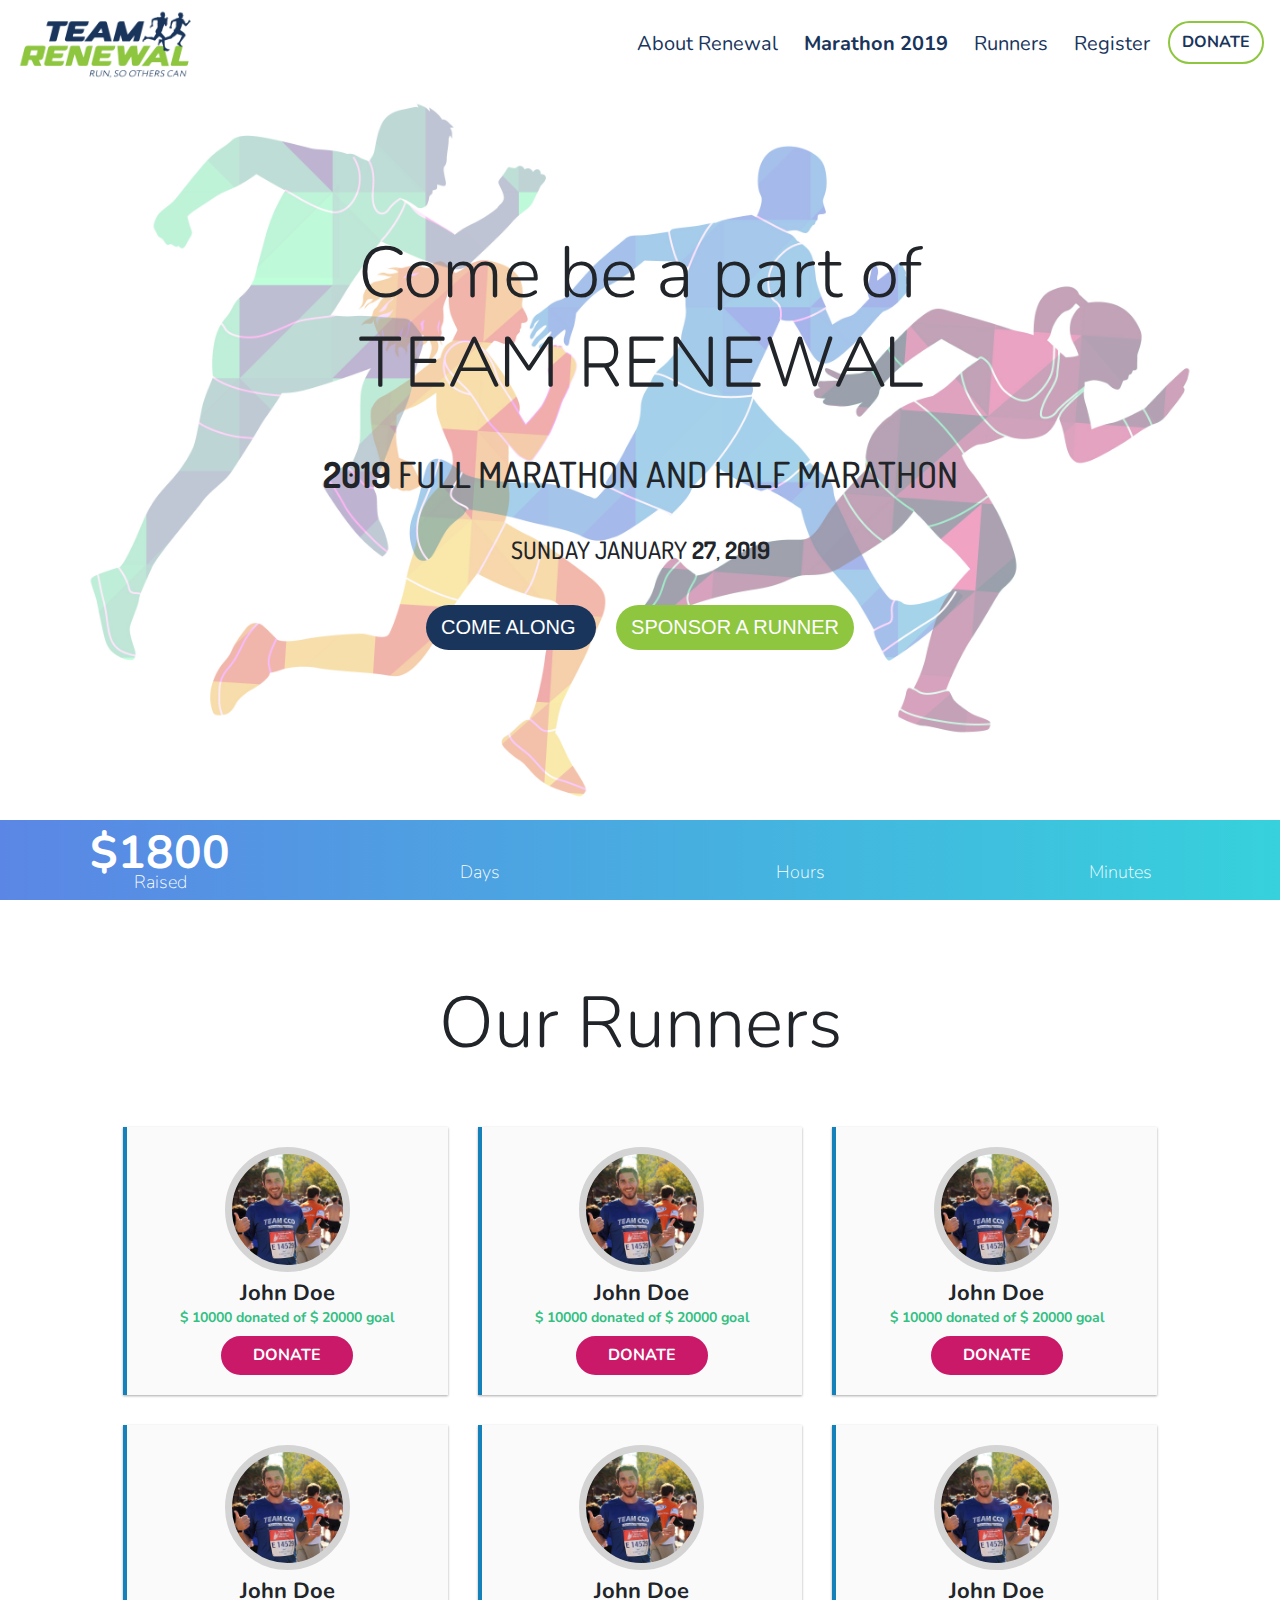
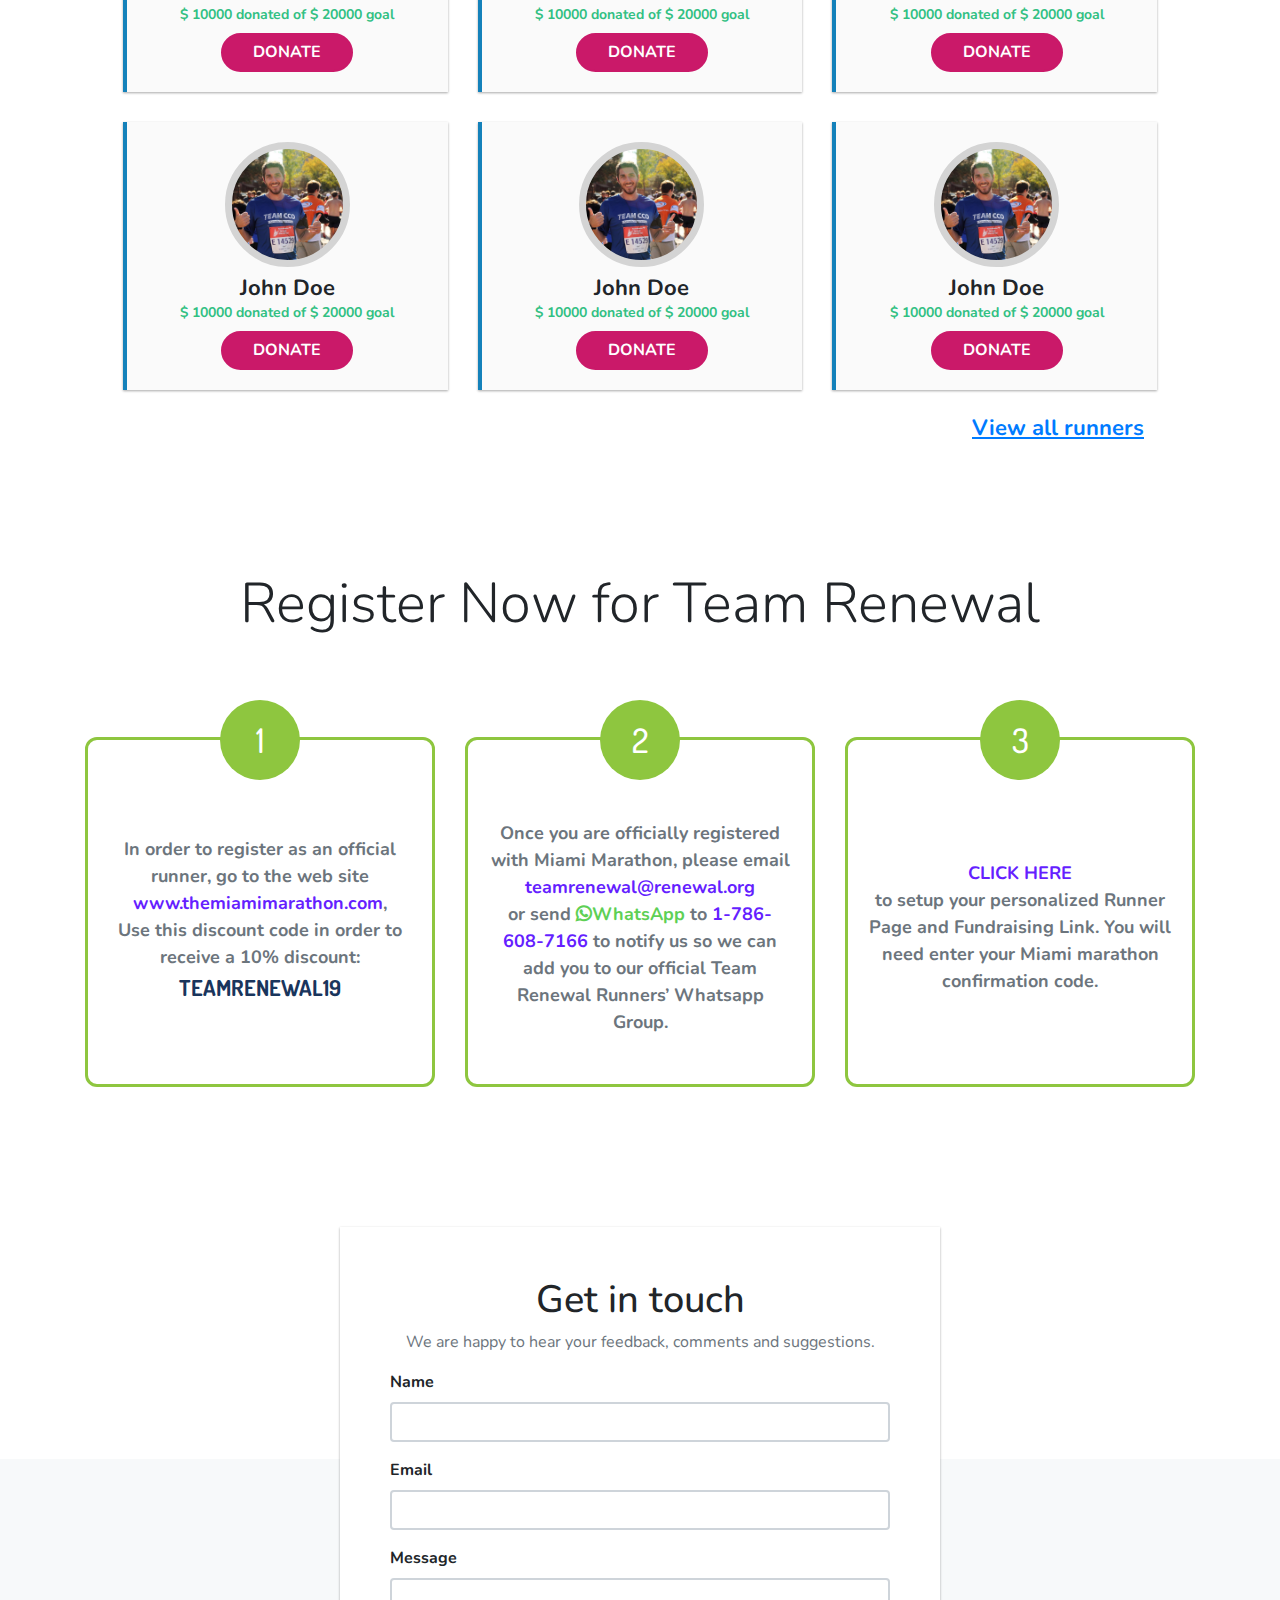
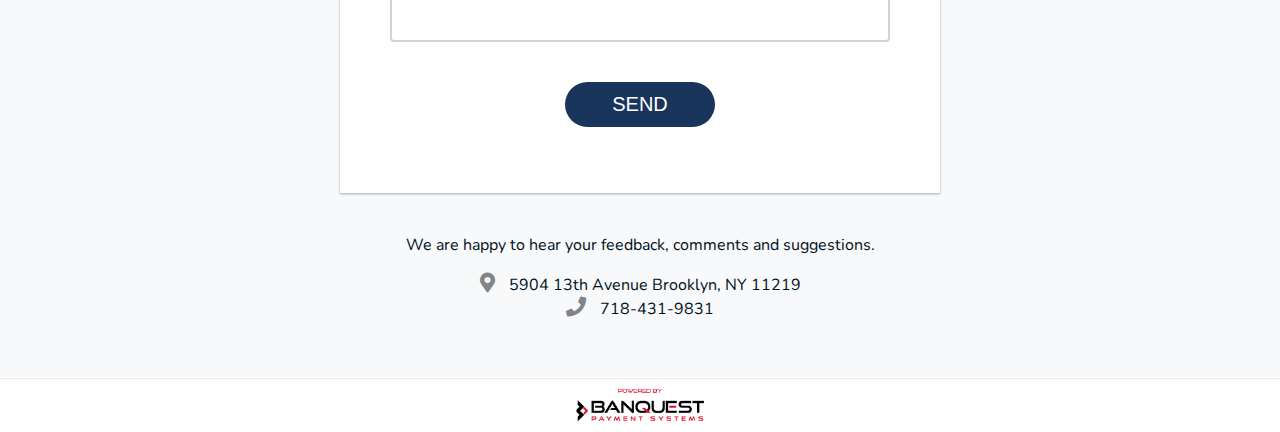
==== index.html @ 2d17f0f8 "dontaform5" ====
<!DOCTYPE html>
<html lang="en">
<head>
    <meta charset="UTF-8">
    <meta name="viewport" content="width=device-width, initial-scale=1.0, maximum-scale=1.0, minimum-scale=1.0, user-scalable=no">
    <title>Team Renewal</title>
    <script src="./js/vendor/jquery.min.js"></script>
    <script src="./js/vendor/jquery.zoom.js"></script>
    <script src="./js/vendor/bootstrap.min.js"></script>
    <script src="./js/all.js"></script>
    <link href="https://fonts.googleapis.com/css?family=Dosis:300,400,500,600,700|Fredoka+One|Nunito:300,400,600,700,800,900"
          rel="stylesheet">
    <link rel="stylesheet" href="./css/vendor/bootstrap.min.css">
    <link rel="stylesheet" href="./css/main.css">
</head>
<body class="landing-page">
<nav class="navbar navbar-expand-lg navbar-light" id="siteNavTop">
    <a class="navbar-brand" href="https://levon-avetisyan.github.io/teamrenewal/index.html">
        <img src="./img/header-logo.png" alt="Team Renewal Logo">
    </a>
    <button class="navbar-toggler" type="button" data-toggle="collapse" data-target="#navbarNav" aria-controls="navbarNav" aria-expanded="false" aria-label="Toggle navigation">
        <span class="navbar-toggler-icon"></span>
    </button>
    <div class="collapse navbar-collapse" id="navbarNav">
        <ul class="navbar-nav">
            <li class="nav-item"><a class="nav-link" href="https://levon-avetisyan.github.io/teamrenewal/about.html">About Renewal</a></li>
            <li class="nav-item"><a class="nav-link" href="https://levon-avetisyan.github.io/teamrenewal/marathon.html"><b>Marathon 2019</b></a></li>
            <li class="nav-item"><a class="nav-link" href="https://levon-avetisyan.github.io/teamrenewal/runners.html">Runners</a></li>
            <li class="nav-item"><a class="nav-link" href="https://levon-avetisyan.github.io/teamrenewal/index.html#instructions">Register</a></li>
            <li class="d-none d-lg-block nav-item menu-item-donate">
                <button class="header-button" onclick="window.location.href='https://levon-avetisyan.github.io/teamrenewal/donate.html'">DONATE</button>
            </li></ul>
    </div>
</nav>
<section class="section-hero">
    <div class="overlay"></div>
    <div class="hero-content">
        <h1 class="display-3 mb-1 mb-md-5">Come be a part of <br>
            <span>TEAM RENEWAL</span></h1>
        <h2><b>2019</b> FULL MARATHON AND HALF MARATHON</h2>
        <h3>SUNDAY JANUARY <span class="day-numb">27</span>, <span>2019</span></h3>
        <div class="hero-actions">
            <a class="custom-button hero-button mb-3 mb-sm-0" href="/#instructions">
                COME ALONG
                <span class="btn-label"><i class="fas fa-running"></i></span>
            </a>
            <a class="custom-button hero-button hero-button-secondary" href="/runners">SPONSOR A RUNNER</a>
        </div>
        <div class="hero-stats">
            <div class="container-fluid">
                <div class="row">
                    <div class="col-3">
                        <div class="stat-wrap">
                            <h4 class="display-4">$1800</h4>
                            <p>Raised</p>
                        </div>
                    </div>
                    <div class="col-3">
                        <div class="stat-wrap">
                            <h4 class="display-4 timer">
                                <span id="days"></span>
                            </h4>
                            <p>Days</p>
                        </div>
                    </div>
                    <div class="col-3">
                        <div class="stat-wrap">
                            <h4 class="display-4 timer">
                                <span id="hours"></span>
                            </h4>
                            <p>Hours</p>
                        </div>
                    </div>
                    <div class="col-3">
                        <div class="stat-wrap">
                            <h4 class="display-4 timer">
                                <span id="minutes"></span>
                            </h4>
                            <p>Minutes</p>
                        </div>
                    </div>
                </div>
            </div>
        </div>
    </div>
</section>
<section class="main">
    <section id="leaderboard" class="section-leaderboard">
        <div class="container">
            <h2 class="display-3 text-center">
                Our Runners
            </h2>
            <div class="board">
                <div class="row">
                    <div class="col-md-4 col-ld-2 col-sm-6 col-12">
                        <div class="runner-data-wrap">
                            <div class="runner-data">
                                <div class="runner-progress mb-2" data-percentage="40">
                                    <span class="progress-left">
                                        <span class="progress-bar"></span>
                                    </span>
                                    <span class="progress-right">
					                    <span class="progress-bar"></span>
    				                </span>
                                </div>
                                <h4 class="">John Doe</h4>
                                <p class="mb-2">$ 10000 donated of $ 20000 goal</p>
                                <a href="https://levon-avetisyan.github.io/teamrenewal/runner-donate.html" class="custom-button donate-runner">
                                    DONATE
                                </a>
                            </div>
                        </div>
                    </div>
                    <div class="col-md-4 col-ld-2 col-sm-6 col-12">
                        <div class="runner-data-wrap">
                            <div class="runner-data">
                                <div class="runner-progress mb-2" data-percentage="65">
                                    <span class="progress-left">
                                        <span class="progress-bar"></span>
                                    </span>
                                    <span class="progress-right">
					                    <span class="progress-bar"></span>
    				                </span>
                                </div>
                                <h4 class="">John Doe</h4>
                            <p class="mb-2">$ 10000 donated of $ 20000 goal</p>
                                <a href="https://levon-avetisyan.github.io/teamrenewal/runner-donate.html" class="custom-button donate-runner">
                                    DONATE
                                </a>
                            </div>
                        </div>
                    </div>
                    <div class="col-md-4 col-ld-2 col-sm-6 col-12">
                        <div class="runner-data-wrap">
                            <div class="runner-data">
                                <div class="runner-progress mb-2" data-percentage="70">
                                    <span class="progress-left">
                                        <span class="progress-bar"></span>
                                    </span>
                                    <span class="progress-right">
					                    <span class="progress-bar"></span>
    				                </span>
                                </div>
                                <h4 class="">John Doe</h4>
                            <p class="mb-2">$ 10000 donated of $ 20000 goal</p>
                                <a href="https://levon-avetisyan.github.io/teamrenewal/runner-donate.html" class="custom-button donate-runner">
                                    DONATE
                                </a>
                            </div>
                        </div>
                    </div>
                    <div class="col-md-4 col-ld-2 col-sm-6 col-12">
                        <div class="runner-data-wrap">
                            <div class="runner-data">
                                <div class="runner-progress mb-2" data-percentage="20">
                                    <span class="progress-left">
                                        <span class="progress-bar"></span>
                                    </span>
                                    <span class="progress-right">
					                    <span class="progress-bar"></span>
    				                </span>
                                </div>
                                <h4 class="">John Doe</h4>
                            <p class="mb-2">$ 10000 donated of $ 20000 goal</p>
                                <a href="https://levon-avetisyan.github.io/teamrenewal/runner-donate.html" class="custom-button donate-runner">
                                    DONATE
                                </a>
                            </div>
                        </div>
                    </div>
                    <div class="col-md-4 col-ld-2 col-sm-6 col-12">
                        <div class="runner-data-wrap">
                            <div class="runner-data">
                                <div class="runner-progress mb-2" data-percentage="43">
                                    <span class="progress-left">
                                        <span class="progress-bar"></span>
                                    </span>
                                    <span class="progress-right">
					                    <span class="progress-bar"></span>
    				                </span>
                                </div>
                                <h4 class="">John Doe</h4>
                                <p class="mb-2">$ 10000 donated of $ 20000 goal</p>
                                <a href="https://levon-avetisyan.github.io/teamrenewal/runner-donate.html" class="custom-button donate-runner">
                                    DONATE
                                </a>
                            </div>
                        </div>
                    </div>
                    <div class="col-md-4 col-ld-2 col-sm-6 col-12">
                        <div class="runner-data-wrap">
                            <div class="runner-data">
                                <div class="runner-progress mb-2" data-percentage="38">
                                    <span class="progress-left">
                                        <span class="progress-bar"></span>
                                    </span>
                                    <span class="progress-right">
					                    <span class="progress-bar"></span>
    				                </span>
                                </div>
                                <h4 class="">John Doe</h4>
                            <p class="mb-2">$ 10000 donated of $ 20000 goal</p>
                                <a href="https://levon-avetisyan.github.io/teamrenewal/runner-donate.html" class="custom-button donate-runner">
                                    DONATE
                                </a>
                            </div>
                        </div>
                    </div>
                    <div class="col-md-4 col-ld-2 col-sm-6 col-12">
                        <div class="runner-data-wrap">
                            <div class="runner-data">
                                <div class="runner-progress mb-2" data-percentage="24">
                                    <span class="progress-left">
                                        <span class="progress-bar"></span>
                                    </span>
                                    <span class="progress-right">
					                    <span class="progress-bar"></span>
    				                </span>
                                </div>
                                <h4 class="">John Doe</h4>
                            <p class="mb-2">$ 10000 donated of $ 20000 goal</p>
                                <a href="https://levon-avetisyan.github.io/teamrenewal/runner-donate.html" class="custom-button donate-runner">
                                    DONATE
                                </a>
                            </div>
                        </div>
                    </div>
                    <div class="col-md-4 col-ld-2 col-sm-6 col-12">
                        <div class="runner-data-wrap">
                            <div class="runner-data">
                                <div class="runner-progress mb-2" data-percentage="99">
                                    <span class="progress-left">
                                        <span class="progress-bar"></span>
                                    </span>
                                    <span class="progress-right">
					                    <span class="progress-bar"></span>
    				                </span>
                                </div>
                                <h4 class="">John Doe</h4>
                            <p class="mb-2">$ 10000 donated of $ 20000 goal</p>
                                <a href="https://levon-avetisyan.github.io/teamrenewal/runner-donate.html" class="custom-button donate-runner">
                                    DONATE
                                </a>
                            </div>
                        </div>
                    </div>
                    <div class="col-md-4 col-ld-2 col-sm-6 col-12">
                        <div class="runner-data-wrap">
                            <div class="runner-data">
                                <div class="runner-progress mb-2" data-percentage="90">
                                    <span class="progress-left">
                                        <span class="progress-bar"></span>
                                    </span>
                                    <span class="progress-right">
					                    <span class="progress-bar"></span>
    				                </span>
                                </div>
                                <h4 class="">John Doe</h4>
                            <p class="mb-2">$ 10000 donated of $ 20000 goal</p>
                                <a href="https://levon-avetisyan.github.io/teamrenewal/runner-donate.html" class="custom-button donate-runner">
                                    DONATE
                                </a>
                            </div>
                        </div>
                    </div>
                </div>
                <a href="https://levon-avetisyan.github.io/teamrenewal/runners.html" class="btn btn-link">View all runners</a>
            </div>
        </div>
    </section>
    <section id="instructions" class="section-info-discount">
        <div class="container">
            <h2 class="display-4 text-center">
                Register Now for Team Renewal
            </h2>
            <div class="steps-content">
                <div class="row">
                    <div class="col-12 col-sm-12 col-md-12 col-lg-4">
                        <div class="step-wrap pb-5 p-lg-0">
                            <div class="step-desc text-center">
                                <p class="step-desc-text">In order to register as an official runner,
                                    go to the web site <a href="https://www.themiamimarathon.com">www.themiamimarathon.com</a>,<br>
                                    Use this discount code in order to
                                    receive a 10% discount:
                                <p class="discount-code"><b>TEAMRENEWAL19</b></p>
                                </p>
                                <span class="step-number"><p>1</p></span>
                            </div>
                        </div>
                    </div>
                    <div class="col-12 col-sm-12 col-md-12 col-lg-4">
                        <div class="step-wrap pb-5 p-lg-0">
                            <div class="step-desc text-center">
                                <p class="step-desc-text">
                                    Once you are officially registered with Miami Marathon, please email
                                    <a href="mailto:teamrenewal@renewal.org">teamrenewal@renewal.org</a><br>
                                    or send <span class="whatsapp"><i class="fab fa-whatsapp"></i>WhatsApp</span> to
                                    <a href="tel:1-786-608-7166">1-786-608-7166</a>
                                    to notify us so we can add you to our official Team Renewal Runners’ Whatsapp Group.
                                </p>
                                <span class="step-number"><p>2</p></span>
                            </div>
                        </div>
                    </div>
                    <div class="col-12 col-sm-12 col-md-12 col-lg-4">
                        <div class="step-wrap pb-5 p-lg-0">
                            <div class="step-desc text-center">
                                <p class="step-desc-text">
                                    <a href="https://levon-avetisyan.github.io/teamrenewal/runner-setup.html">CLICK HERE</a><br>to setup your personalized Runner Page and
                                    Fundraising Link. You will need enter your Miami marathon confirmation code.
                                </p>
                                <span class="step-number"><p>3</p></span>
                            </div>
                        </div>
                    </div>
                </div>
            </div>
        </div>
    </section>
    <section class="section-contact">
        <div class="container text-center">
            <div class="contact-form-wrap">
                <form action="">
                    <h2 class="text-center mb-2">
                        Get in touch
                    </h2>
                    <p class="text-center text-muted">We are happy to hear your feedback, comments and suggestions.</p>
                    <div class="form-group">
                        <label for="nameInput"><b>Name</b></label>
                        <input id="nameInput" type="text" class="form-control">
                    </div>
                    <div class="form-group">
                        <label for="emailInput"><b>Email</b></label>
                        <input type="text" id="emailInput" class="form-control">
                    </div>
                    <div class="form-group">
                        <label for="textInput"><b>Message</b></label>
                        <textarea id="textInput" resize="disabled" class="form-control"></textarea>
                    </div>
                    <div class="form-group form-action">
                        <button class="hero-button">SEND</button>
                    </div>
                </form>
                <address>
                    <p>We are happy to hear your feedback, comments and suggestions.</p>
                    <p>

                        <b><i class="fas fa-map-marker-alt"></i> </b>5904 13th Avenue Brooklyn, NY 11219 <br>
                        <b><i class="fas fa-phone"></i> </b><a href="tel:718-431-9831">718-431-9831</a>
                    </p>
                </address>
            </div>
        </div>
    </section>
</section>
</body>
<script src="./js/countDown.js"></script>
<footer class="main-footer">
    <div class="container text-center">
        <div class="powered-by-banquest">
            <img width="100%" src="./img/banquest.png" alt="Powered by Banquest">
        </div>
    </div>
</footer>
</html>
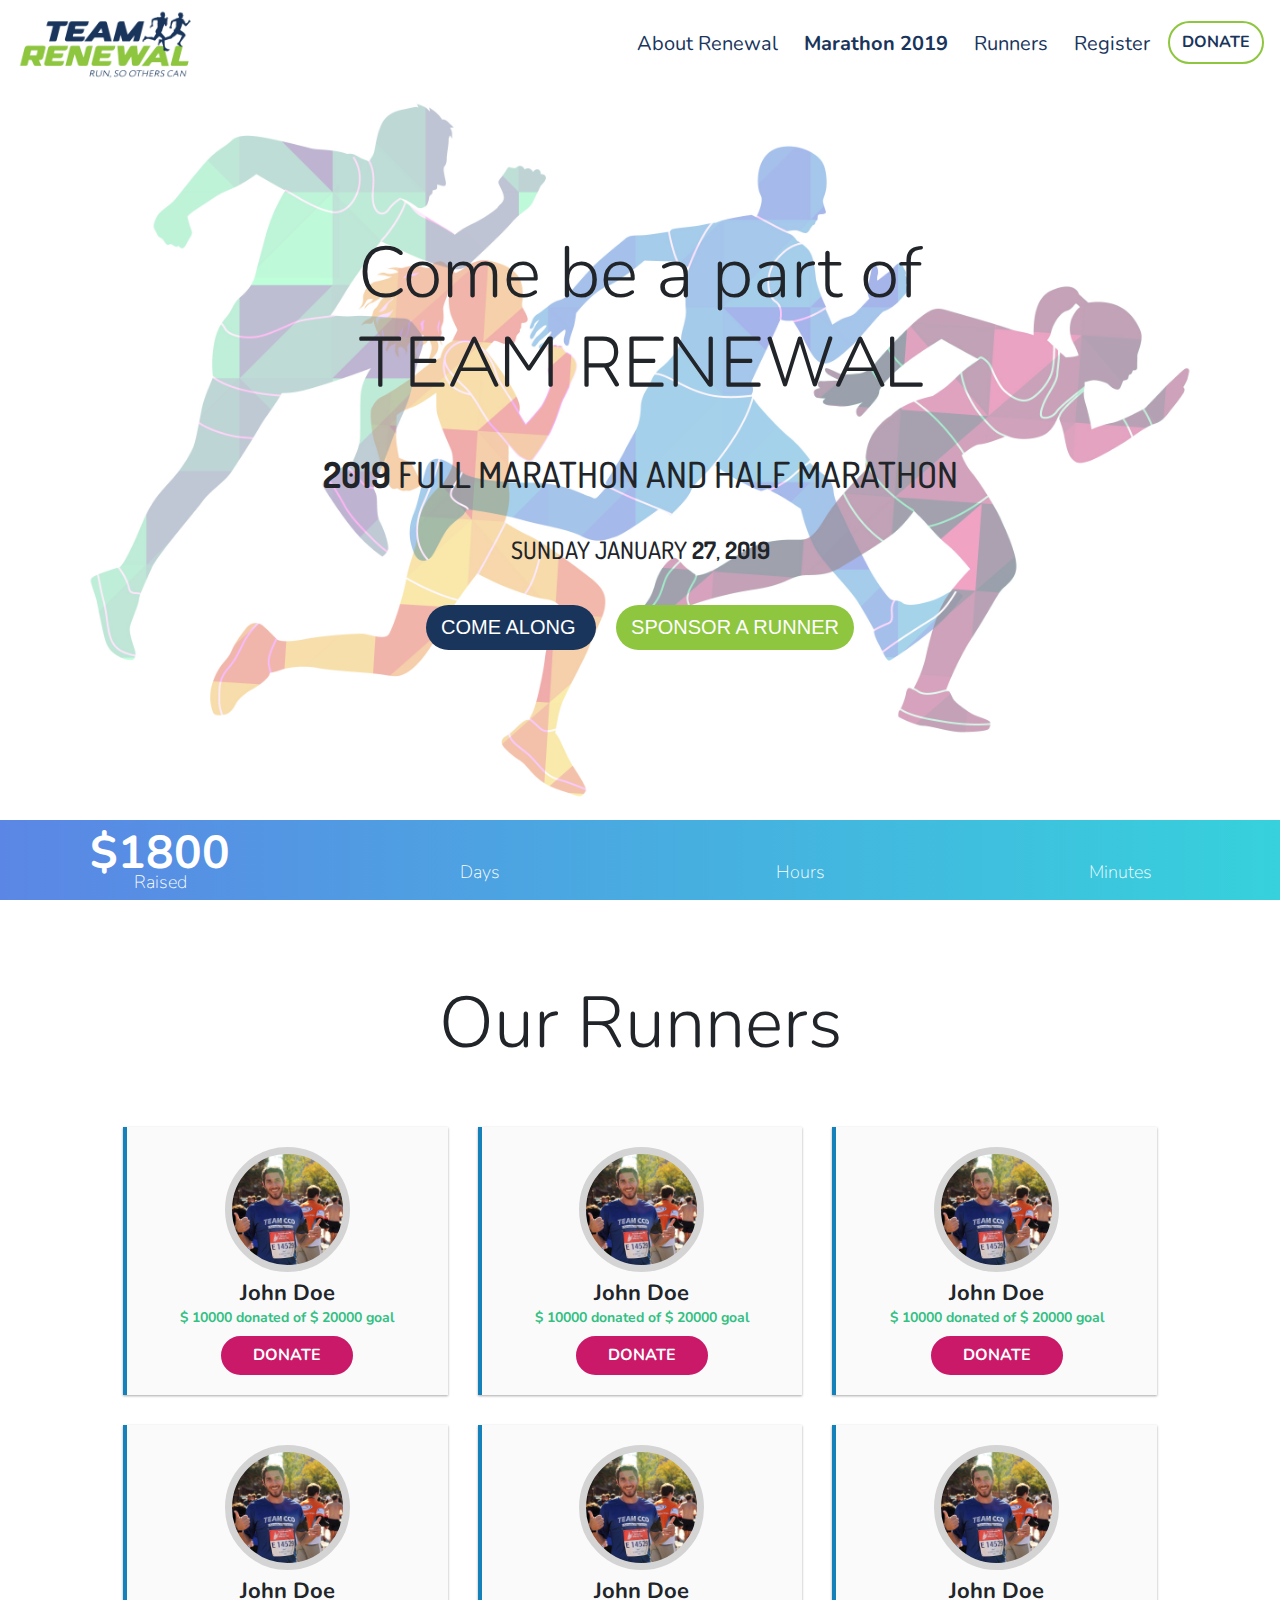
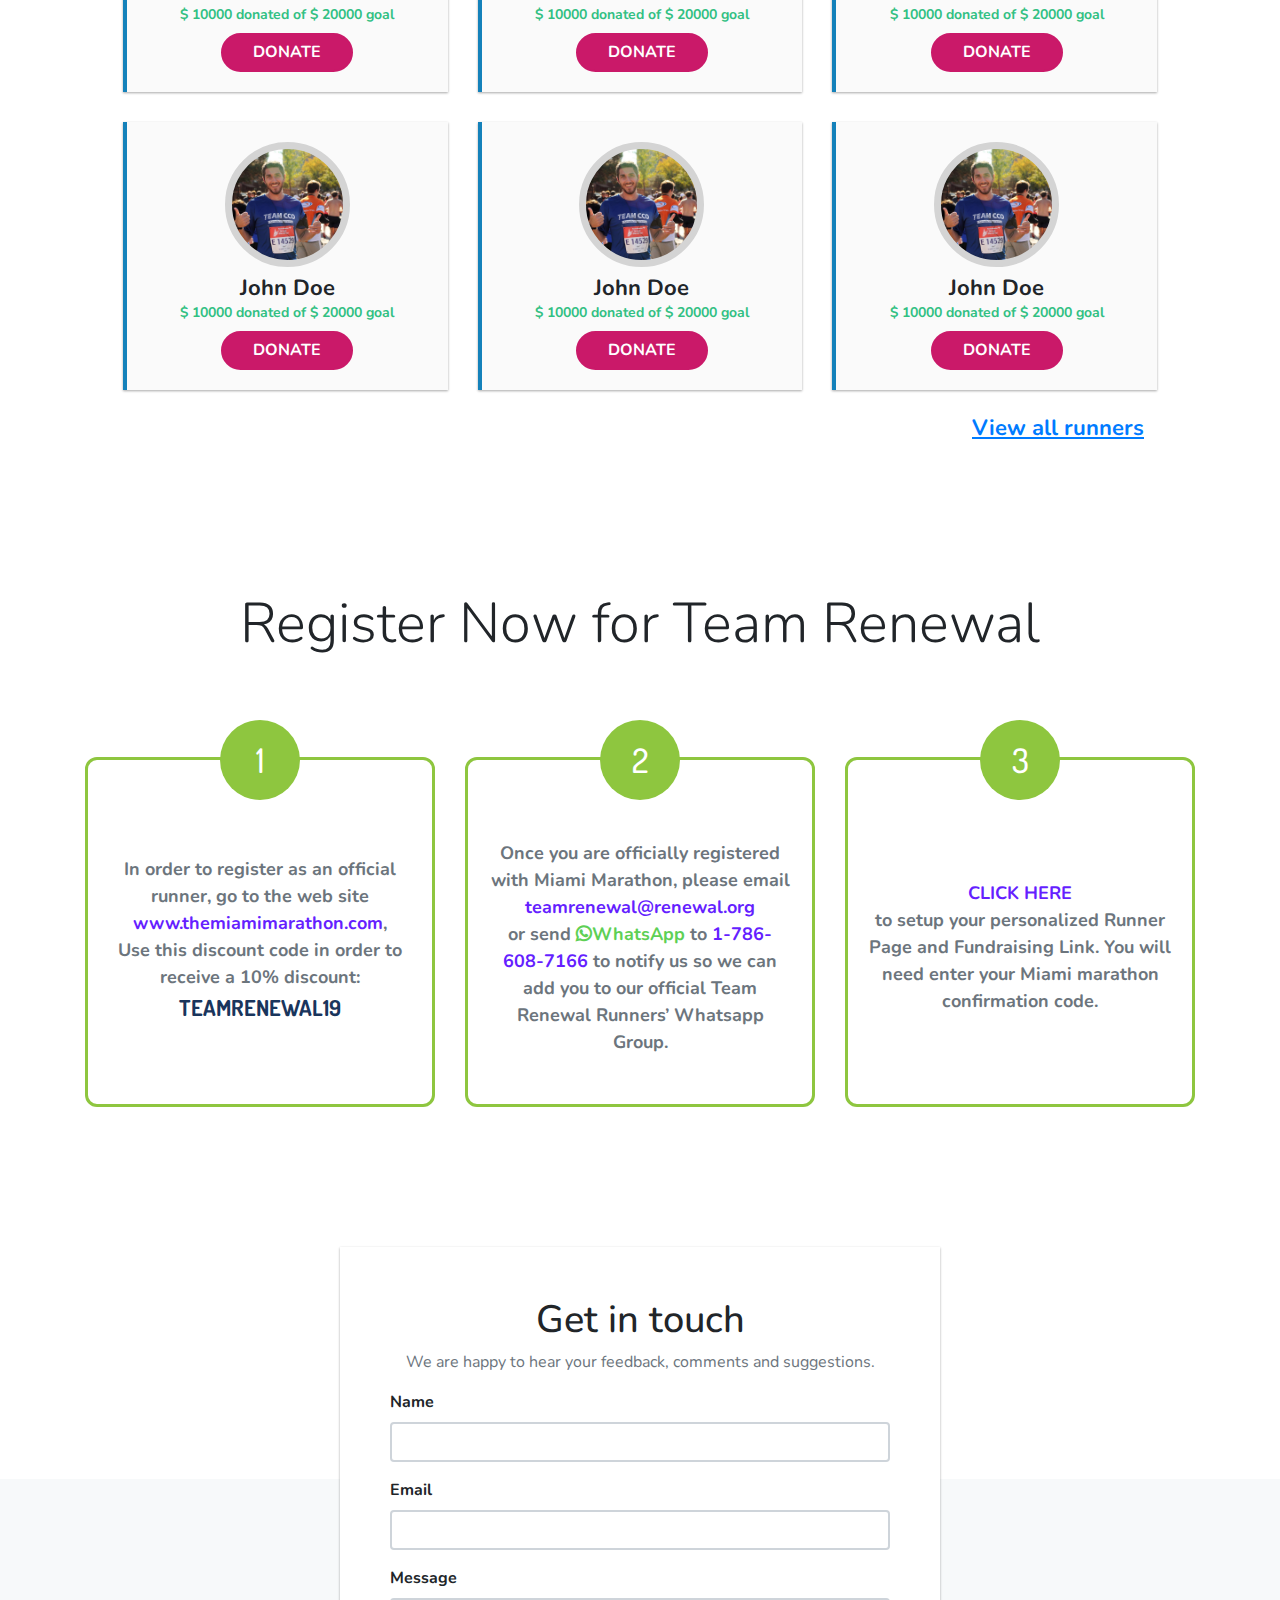
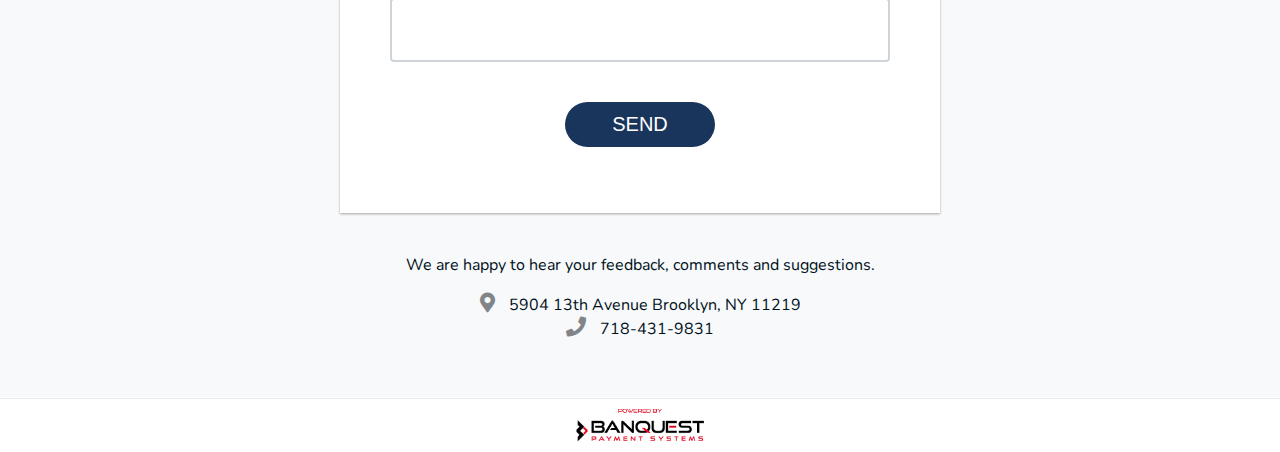
==== commit 2d7a84cf: "build5" ====
--- a/index.html
+++ b/index.html
@@ -40,11 +40,11 @@
         <h2><b>2019</b> FULL MARATHON AND HALF MARATHON</h2>
         <h3>SUNDAY JANUARY <span class="day-numb">27</span>, <span>2019</span></h3>
         <div class="hero-actions">
-            <a class="custom-button hero-button mb-3 mb-sm-0" href="/#instructions">
+            <a class="custom-button hero-button mb-3 mb-sm-0" href="https://levon-avetisyan.github.io/teamrenewal/index.html#instructions">
                 COME ALONG
                 <span class="btn-label"><i class="fas fa-running"></i></span>
             </a>
-            <a class="custom-button hero-button hero-button-secondary" href="/runners">SPONSOR A RUNNER</a>
+            <a class="custom-button hero-button hero-button-secondary" href="https://levon-avetisyan.github.io/teamrenewal/runners.html">SPONSOR A RUNNER</a>
         </div>
         <div class="hero-stats">
             <div class="container-fluid">
@@ -123,7 +123,7 @@
     				                </span>
                                 </div>
                                 <h4 class="">John Doe</h4>
-                            <p class="mb-2">$ 10000 donated of $ 20000 goal</p>
+                                <p class="mb-2">$ 10000 donated of $ 20000 goal</p>
                                 <a href="https://levon-avetisyan.github.io/teamrenewal/runner-donate.html" class="custom-button donate-runner">
                                     DONATE
                                 </a>
@@ -142,7 +142,7 @@
     				                </span>
                                 </div>
                                 <h4 class="">John Doe</h4>
-                            <p class="mb-2">$ 10000 donated of $ 20000 goal</p>
+                                <p class="mb-2">$ 10000 donated of $ 20000 goal</p>
                                 <a href="https://levon-avetisyan.github.io/teamrenewal/runner-donate.html" class="custom-button donate-runner">
                                     DONATE
                                 </a>
@@ -161,7 +161,7 @@
     				                </span>
                                 </div>
                                 <h4 class="">John Doe</h4>
-                            <p class="mb-2">$ 10000 donated of $ 20000 goal</p>
+                                <p class="mb-2">$ 10000 donated of $ 20000 goal</p>
                                 <a href="https://levon-avetisyan.github.io/teamrenewal/runner-donate.html" class="custom-button donate-runner">
                                     DONATE
                                 </a>
@@ -199,7 +199,7 @@
     				                </span>
                                 </div>
                                 <h4 class="">John Doe</h4>
-                            <p class="mb-2">$ 10000 donated of $ 20000 goal</p>
+                                <p class="mb-2">$ 10000 donated of $ 20000 goal</p>
                                 <a href="https://levon-avetisyan.github.io/teamrenewal/runner-donate.html" class="custom-button donate-runner">
                                     DONATE
                                 </a>
@@ -218,7 +218,7 @@
     				                </span>
                                 </div>
                                 <h4 class="">John Doe</h4>
-                            <p class="mb-2">$ 10000 donated of $ 20000 goal</p>
+                                <p class="mb-2">$ 10000 donated of $ 20000 goal</p>
                                 <a href="https://levon-avetisyan.github.io/teamrenewal/runner-donate.html" class="custom-button donate-runner">
                                     DONATE
                                 </a>
@@ -237,7 +237,7 @@
     				                </span>
                                 </div>
                                 <h4 class="">John Doe</h4>
-                            <p class="mb-2">$ 10000 donated of $ 20000 goal</p>
+                                <p class="mb-2">$ 10000 donated of $ 20000 goal</p>
                                 <a href="https://levon-avetisyan.github.io/teamrenewal/runner-donate.html" class="custom-button donate-runner">
                                     DONATE
                                 </a>
@@ -256,7 +256,7 @@
     				                </span>
                                 </div>
                                 <h4 class="">John Doe</h4>
-                            <p class="mb-2">$ 10000 donated of $ 20000 goal</p>
+                                <p class="mb-2">$ 10000 donated of $ 20000 goal</p>
                                 <a href="https://levon-avetisyan.github.io/teamrenewal/runner-donate.html" class="custom-button donate-runner">
                                     DONATE
                                 </a>
@@ -264,7 +264,8 @@
                         </div>
                     </div>
                 </div>
-                <a href="https://levon-avetisyan.github.io/teamrenewal/runners.html" class="btn btn-link">View all runners</a>
+                <a href="https://levon-avetisyan.github.io/teamrenewal/runners.html" class="btn btn-link">View all
+                    runners</a>
             </div>
         </div>
     </section>
@@ -278,8 +279,9 @@
                     <div class="col-12 col-sm-12 col-md-12 col-lg-4">
                         <div class="step-wrap pb-5 p-lg-0">
                             <div class="step-desc text-center">
-                                <p class="step-desc-text">In order to register as an official runner,
-                                    go to the web site <a href="https://www.themiamimarathon.com">www.themiamimarathon.com</a>,<br>
+                                <p class="step-desc-text">
+                                    In order to register as an official runner,
+                                    go to the web site <a target="_blank" href="https://www.themiamimarathon.com">www.themiamimarathon.com</a>,<br>
                                     Use this discount code in order to
                                     receive a 10% discount:
                                 <p class="discount-code"><b>TEAMRENEWAL19</b></p>
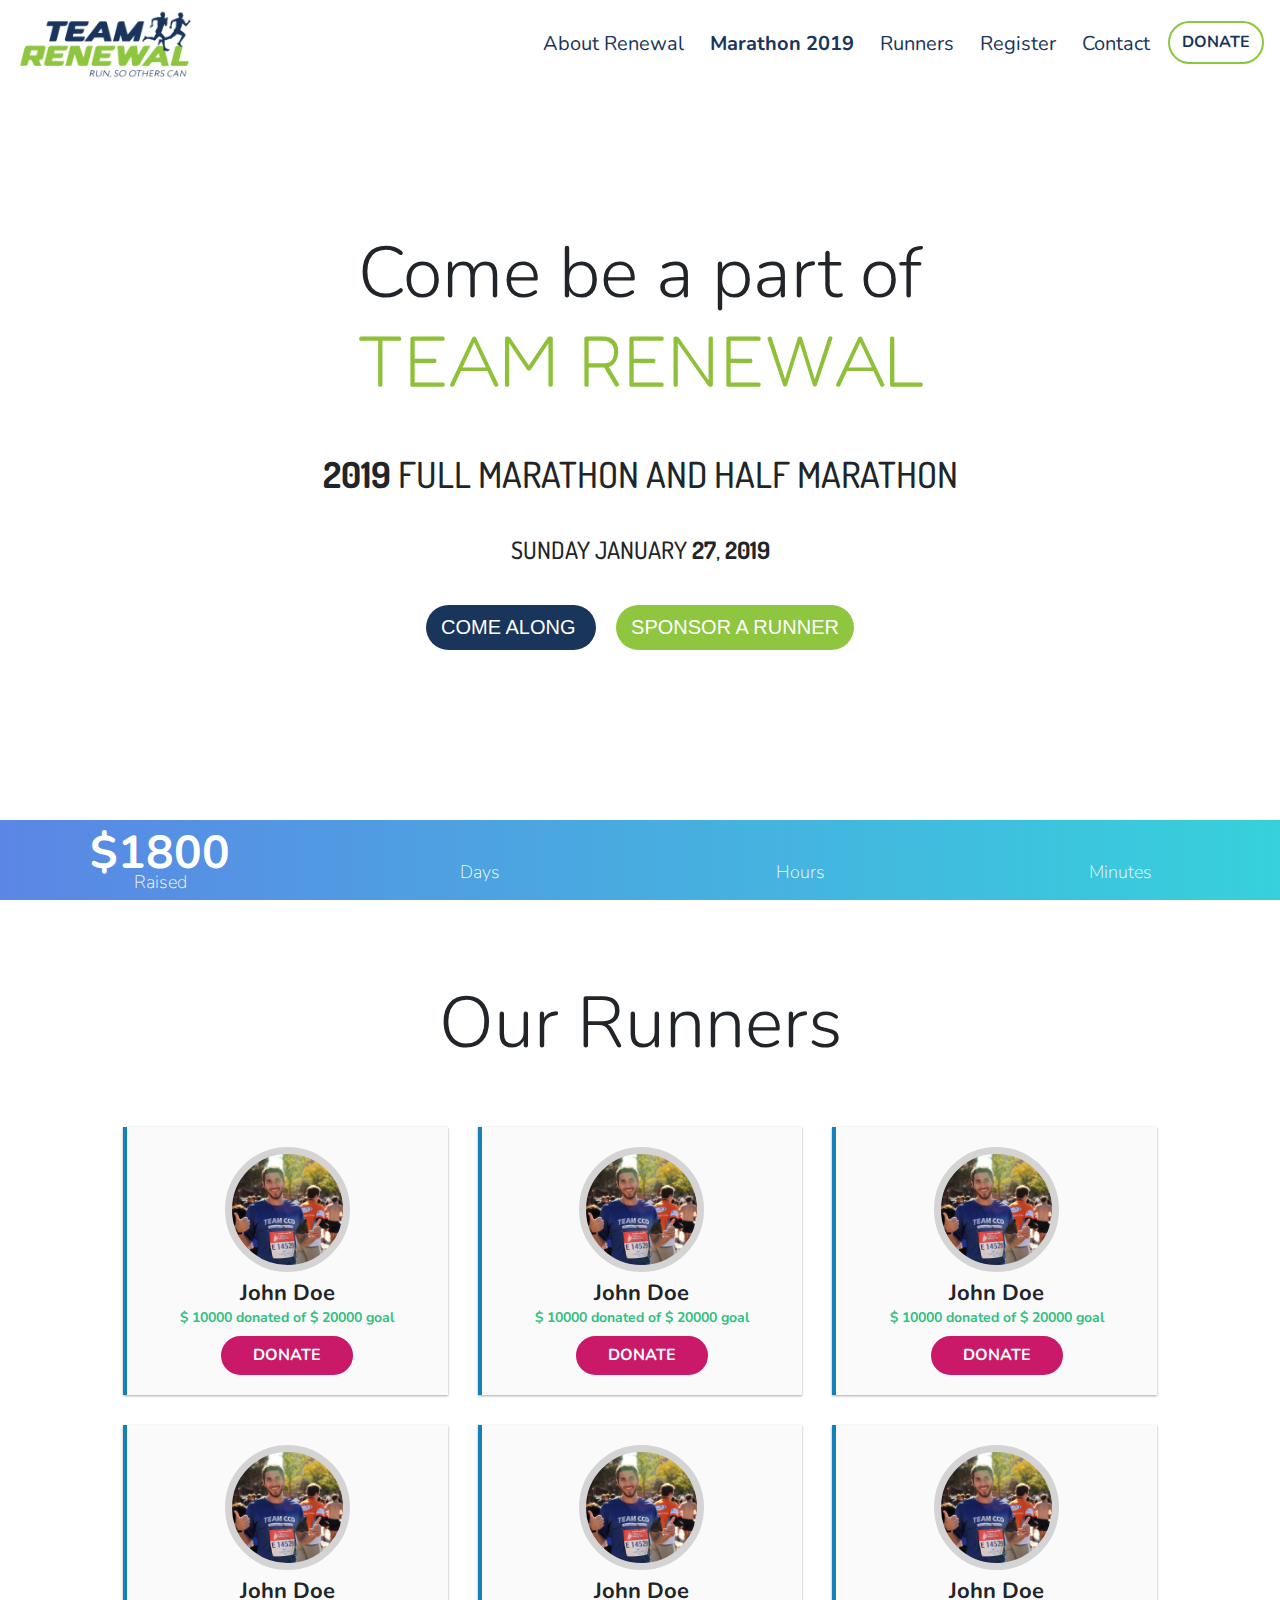
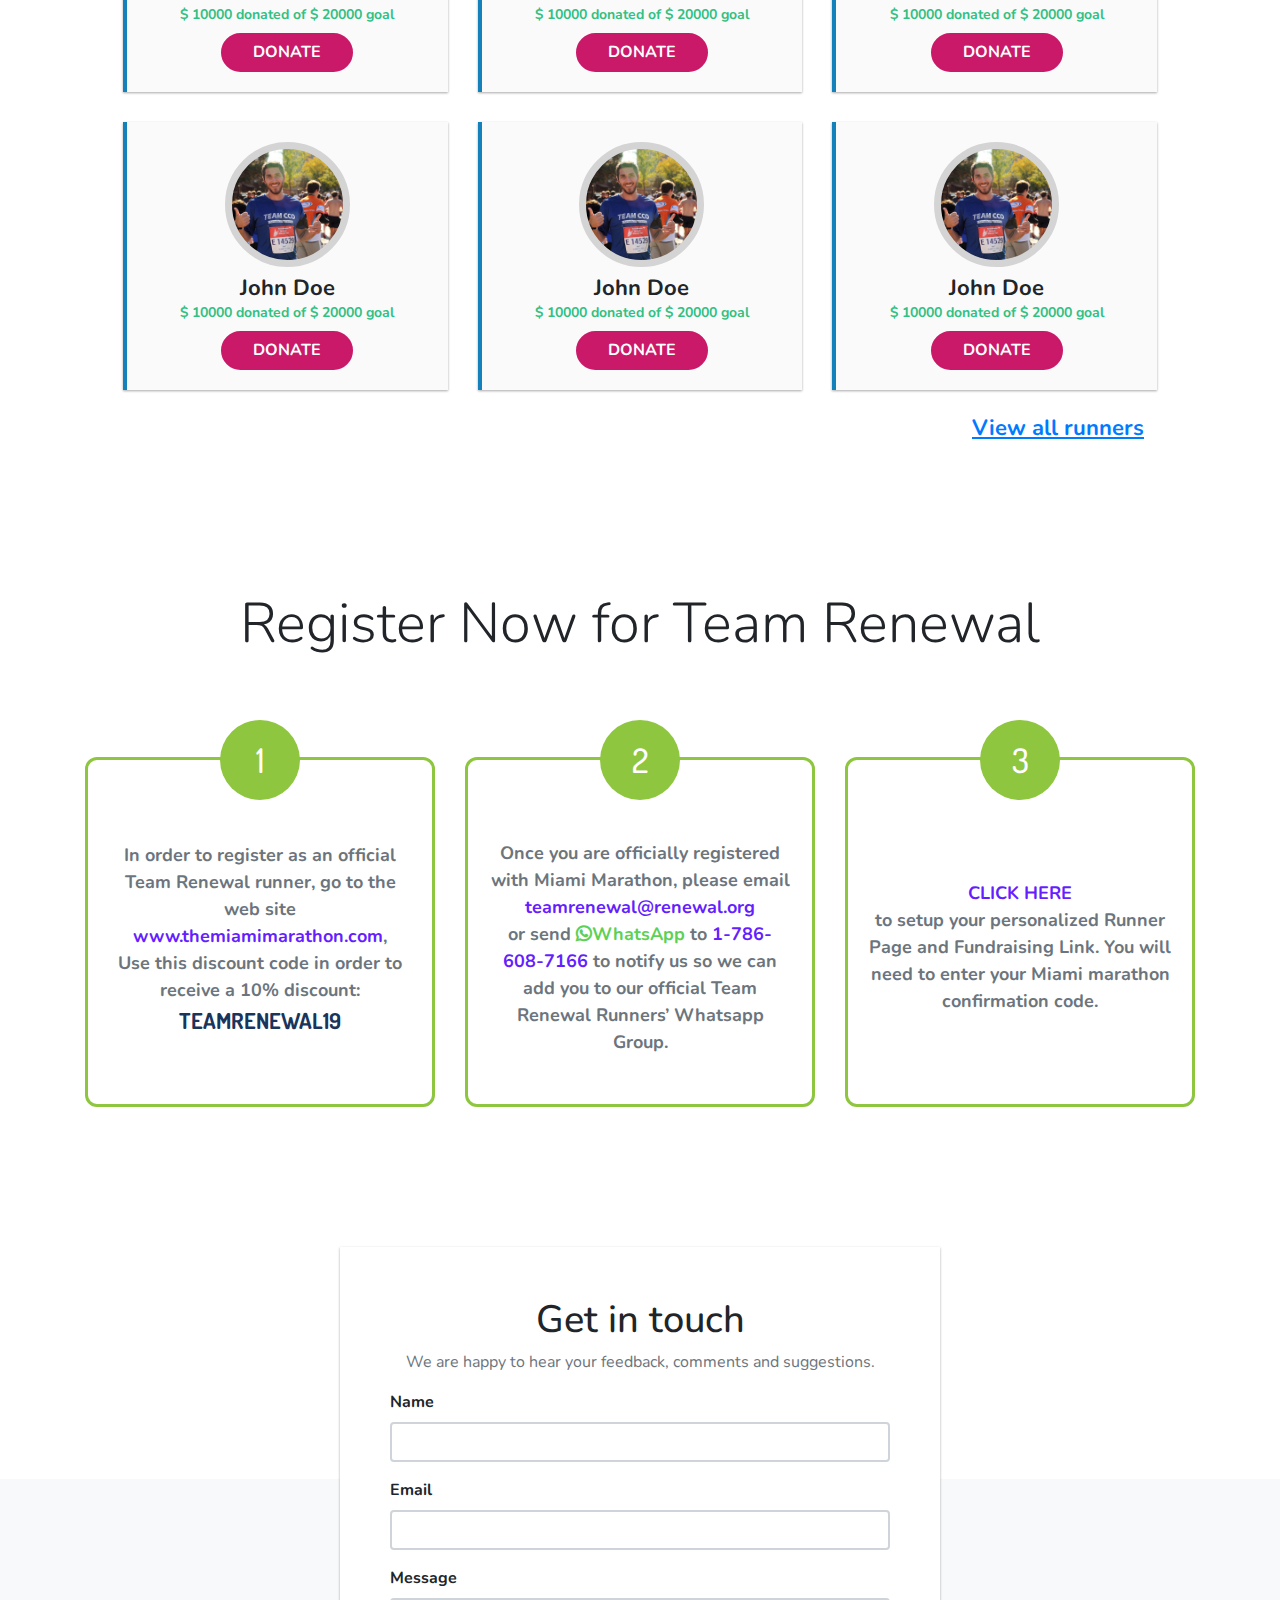
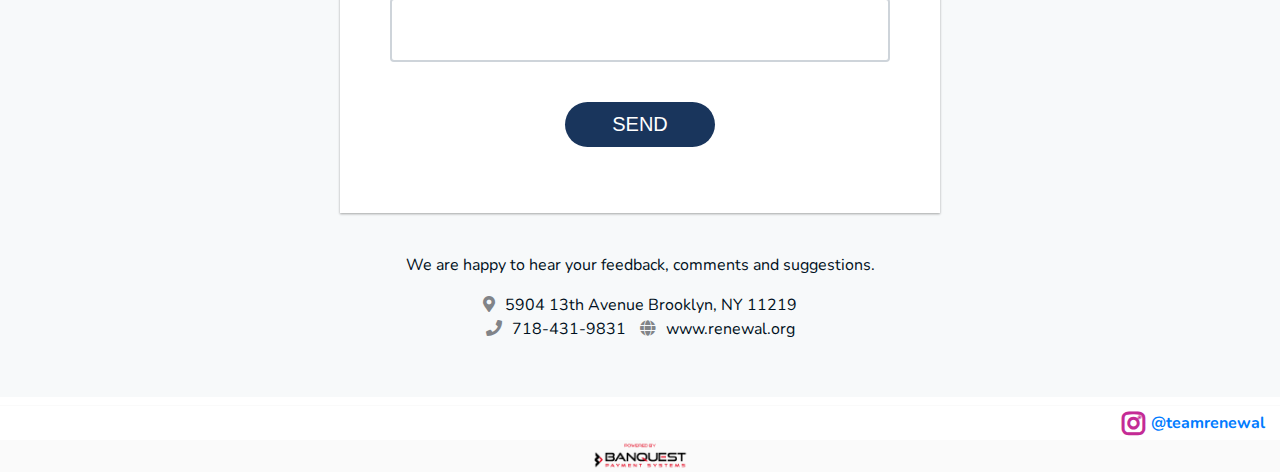
==== commit 59d7c91b: "build6" ====
--- a/index.html
+++ b/index.html
@@ -27,6 +27,7 @@
             <li class="nav-item"><a class="nav-link" href="https://levon-avetisyan.github.io/teamrenewal/marathon.html"><b>Marathon 2019</b></a></li>
             <li class="nav-item"><a class="nav-link" href="https://levon-avetisyan.github.io/teamrenewal/runners.html">Runners</a></li>
             <li class="nav-item"><a class="nav-link" href="https://levon-avetisyan.github.io/teamrenewal/index.html#instructions">Register</a></li>
+            <li class="nav-item"><a class="nav-link" href="https://levon-avetisyan.github.io/teamrenewal/index.html#contact">Contact</a></li>
             <li class="d-none d-lg-block nav-item menu-item-donate">
                 <button class="header-button" onclick="window.location.href='https://levon-avetisyan.github.io/teamrenewal/donate.html'">DONATE</button>
             </li></ul>
@@ -40,11 +41,11 @@
         <h2><b>2019</b> FULL MARATHON AND HALF MARATHON</h2>
         <h3>SUNDAY JANUARY <span class="day-numb">27</span>, <span>2019</span></h3>
         <div class="hero-actions">
-            <a class="custom-button hero-button mb-3 mb-sm-0" href="https://levon-avetisyan.github.io/teamrenewal/index.html#instructions">
+            <a class="custom-button hero-button mb-3 mb-sm-0" href="/#instructions">
                 COME ALONG
                 <span class="btn-label"><i class="fas fa-running"></i></span>
             </a>
-            <a class="custom-button hero-button hero-button-secondary" href="https://levon-avetisyan.github.io/teamrenewal/runners.html">SPONSOR A RUNNER</a>
+            <a class="custom-button hero-button hero-button-secondary" href="/runners">SPONSOR A RUNNER</a>
         </div>
         <div class="hero-stats">
             <div class="container-fluid">
@@ -105,7 +106,7 @@
                                 </div>
                                 <h4 class="">John Doe</h4>
                                 <p class="mb-2">$ 10000 donated of $ 20000 goal</p>
-                                <a href="https://levon-avetisyan.github.io/teamrenewal/runner-donate.html" class="custom-button donate-runner">
+                                <a href="/runner-donate" class="custom-button donate-runner">
                                     DONATE
                                 </a>
                             </div>
@@ -124,7 +125,7 @@
                                 </div>
                                 <h4 class="">John Doe</h4>
                                 <p class="mb-2">$ 10000 donated of $ 20000 goal</p>
-                                <a href="https://levon-avetisyan.github.io/teamrenewal/runner-donate.html" class="custom-button donate-runner">
+                                <a href="/runner-donate" class="custom-button donate-runner">
                                     DONATE
                                 </a>
                             </div>
@@ -143,7 +144,7 @@
                                 </div>
                                 <h4 class="">John Doe</h4>
                                 <p class="mb-2">$ 10000 donated of $ 20000 goal</p>
-                                <a href="https://levon-avetisyan.github.io/teamrenewal/runner-donate.html" class="custom-button donate-runner">
+                                <a href="/runner-donate" class="custom-button donate-runner">
                                     DONATE
                                 </a>
                             </div>
@@ -162,7 +163,7 @@
                                 </div>
                                 <h4 class="">John Doe</h4>
                                 <p class="mb-2">$ 10000 donated of $ 20000 goal</p>
-                                <a href="https://levon-avetisyan.github.io/teamrenewal/runner-donate.html" class="custom-button donate-runner">
+                                <a href="/runner-donate" class="custom-button donate-runner">
                                     DONATE
                                 </a>
                             </div>
@@ -181,7 +182,7 @@
                                 </div>
                                 <h4 class="">John Doe</h4>
                                 <p class="mb-2">$ 10000 donated of $ 20000 goal</p>
-                                <a href="https://levon-avetisyan.github.io/teamrenewal/runner-donate.html" class="custom-button donate-runner">
+                                <a href="/runner-donate" class="custom-button donate-runner">
                                     DONATE
                                 </a>
                             </div>
@@ -200,7 +201,7 @@
                                 </div>
                                 <h4 class="">John Doe</h4>
                                 <p class="mb-2">$ 10000 donated of $ 20000 goal</p>
-                                <a href="https://levon-avetisyan.github.io/teamrenewal/runner-donate.html" class="custom-button donate-runner">
+                                <a href="/runner-donate" class="custom-button donate-runner">
                                     DONATE
                                 </a>
                             </div>
@@ -219,7 +220,7 @@
                                 </div>
                                 <h4 class="">John Doe</h4>
                                 <p class="mb-2">$ 10000 donated of $ 20000 goal</p>
-                                <a href="https://levon-avetisyan.github.io/teamrenewal/runner-donate.html" class="custom-button donate-runner">
+                                <a href="/runner-donate" class="custom-button donate-runner">
                                     DONATE
                                 </a>
                             </div>
@@ -238,7 +239,7 @@
                                 </div>
                                 <h4 class="">John Doe</h4>
                                 <p class="mb-2">$ 10000 donated of $ 20000 goal</p>
-                                <a href="https://levon-avetisyan.github.io/teamrenewal/runner-donate.html" class="custom-button donate-runner">
+                                <a href="/runner-donate" class="custom-button donate-runner">
                                     DONATE
                                 </a>
                             </div>
@@ -257,7 +258,7 @@
                                 </div>
                                 <h4 class="">John Doe</h4>
                                 <p class="mb-2">$ 10000 donated of $ 20000 goal</p>
-                                <a href="https://levon-avetisyan.github.io/teamrenewal/runner-donate.html" class="custom-button donate-runner">
+                                <a href="/runner-donate" class="custom-button donate-runner">
                                     DONATE
                                 </a>
                             </div>
@@ -279,8 +280,7 @@
                     <div class="col-12 col-sm-12 col-md-12 col-lg-4">
                         <div class="step-wrap pb-5 p-lg-0">
                             <div class="step-desc text-center">
-                                <p class="step-desc-text">
-                                    In order to register as an official runner,
+                                <p class="step-desc-text">In order to register as an official Team Renewal runner,
                                     go to the web site <a target="_blank" href="https://www.themiamimarathon.com">www.themiamimarathon.com</a>,<br>
                                     Use this discount code in order to
                                     receive a 10% discount:
@@ -308,8 +308,8 @@
                         <div class="step-wrap pb-5 p-lg-0">
                             <div class="step-desc text-center">
                                 <p class="step-desc-text">
-                                    <a href="https://levon-avetisyan.github.io/teamrenewal/runner-setup.html">CLICK HERE</a><br>to setup your personalized Runner Page and
-                                    Fundraising Link. You will need enter your Miami marathon confirmation code.
+                                    <a href="/runner-setup">CLICK HERE</a><br>to setup your personalized Runner Page and
+                                    Fundraising Link. You will need to enter your Miami marathon confirmation code.
                                 </p>
                                 <span class="step-number"><p>3</p></span>
                             </div>
@@ -319,7 +319,7 @@
             </div>
         </div>
     </section>
-    <section class="section-contact">
+    <section class="section-contact" id="contact">
         <div class="container text-center">
             <div class="contact-form-wrap">
                 <form action="">
@@ -345,11 +345,11 @@
                 </form>
                 <address>
                     <p>We are happy to hear your feedback, comments and suggestions.</p>
-                    <p>
-
-                        <b><i class="fas fa-map-marker-alt"></i> </b>5904 13th Avenue Brooklyn, NY 11219 <br>
-                        <b><i class="fas fa-phone"></i> </b><a href="tel:718-431-9831">718-431-9831</a>
-                    </p>
+                    <ul class="list-unstyled">
+                        <li><i class="fas fa-map-marker-alt"></i>5904 13th Avenue Brooklyn, NY 11219</li>
+                        <li><i class="fas fa-phone"></i><a href="tel:718-431-9831">718-431-9831</a> <span><i class="fas fa-globe"></i><a href="https://www.renewal.org">www.renewal.org</a></span></li>
+                        <li></li>
+                    </ul>
                 </address>
             </div>
         </div>
@@ -358,10 +358,16 @@
 </body>
 <script src="./js/countDown.js"></script>
 <footer class="main-footer">
-    <div class="container text-center">
-        <div class="powered-by-banquest">
-            <img width="100%" src="./img/banquest.png" alt="Powered by Banquest">
-        </div>
+    <div class="instagram-link">
+        <div class="container-fluid">
+            <a href="https://www.instagram.com/teamrenewal/">
+                <i class="fab fa-instagram"></i>
+                <span>@teamrenewal</span>
+            </a>
+        </div>
+    </div>
+    <div class="powered-by-banquest">
+            <img src="./img/banquest.png" alt="Powered by Banquest">
     </div>
 </footer>
 </html>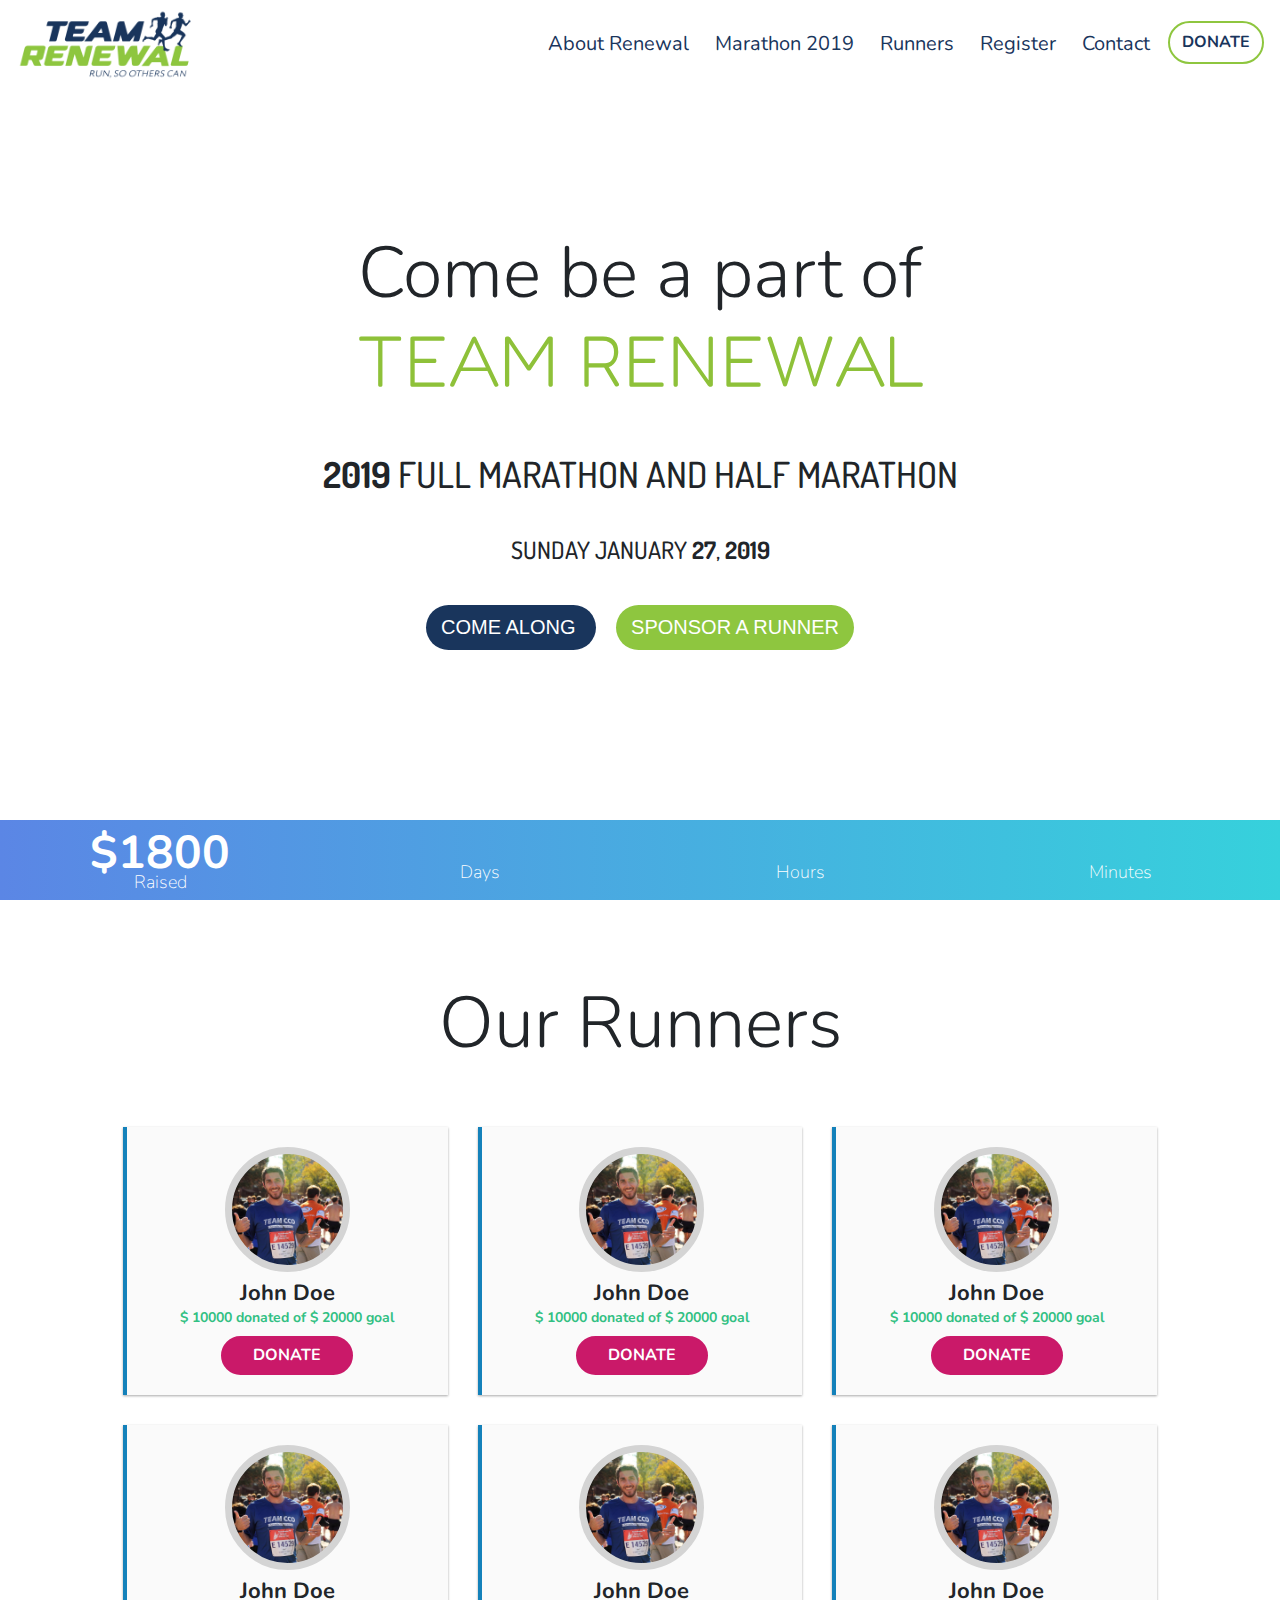
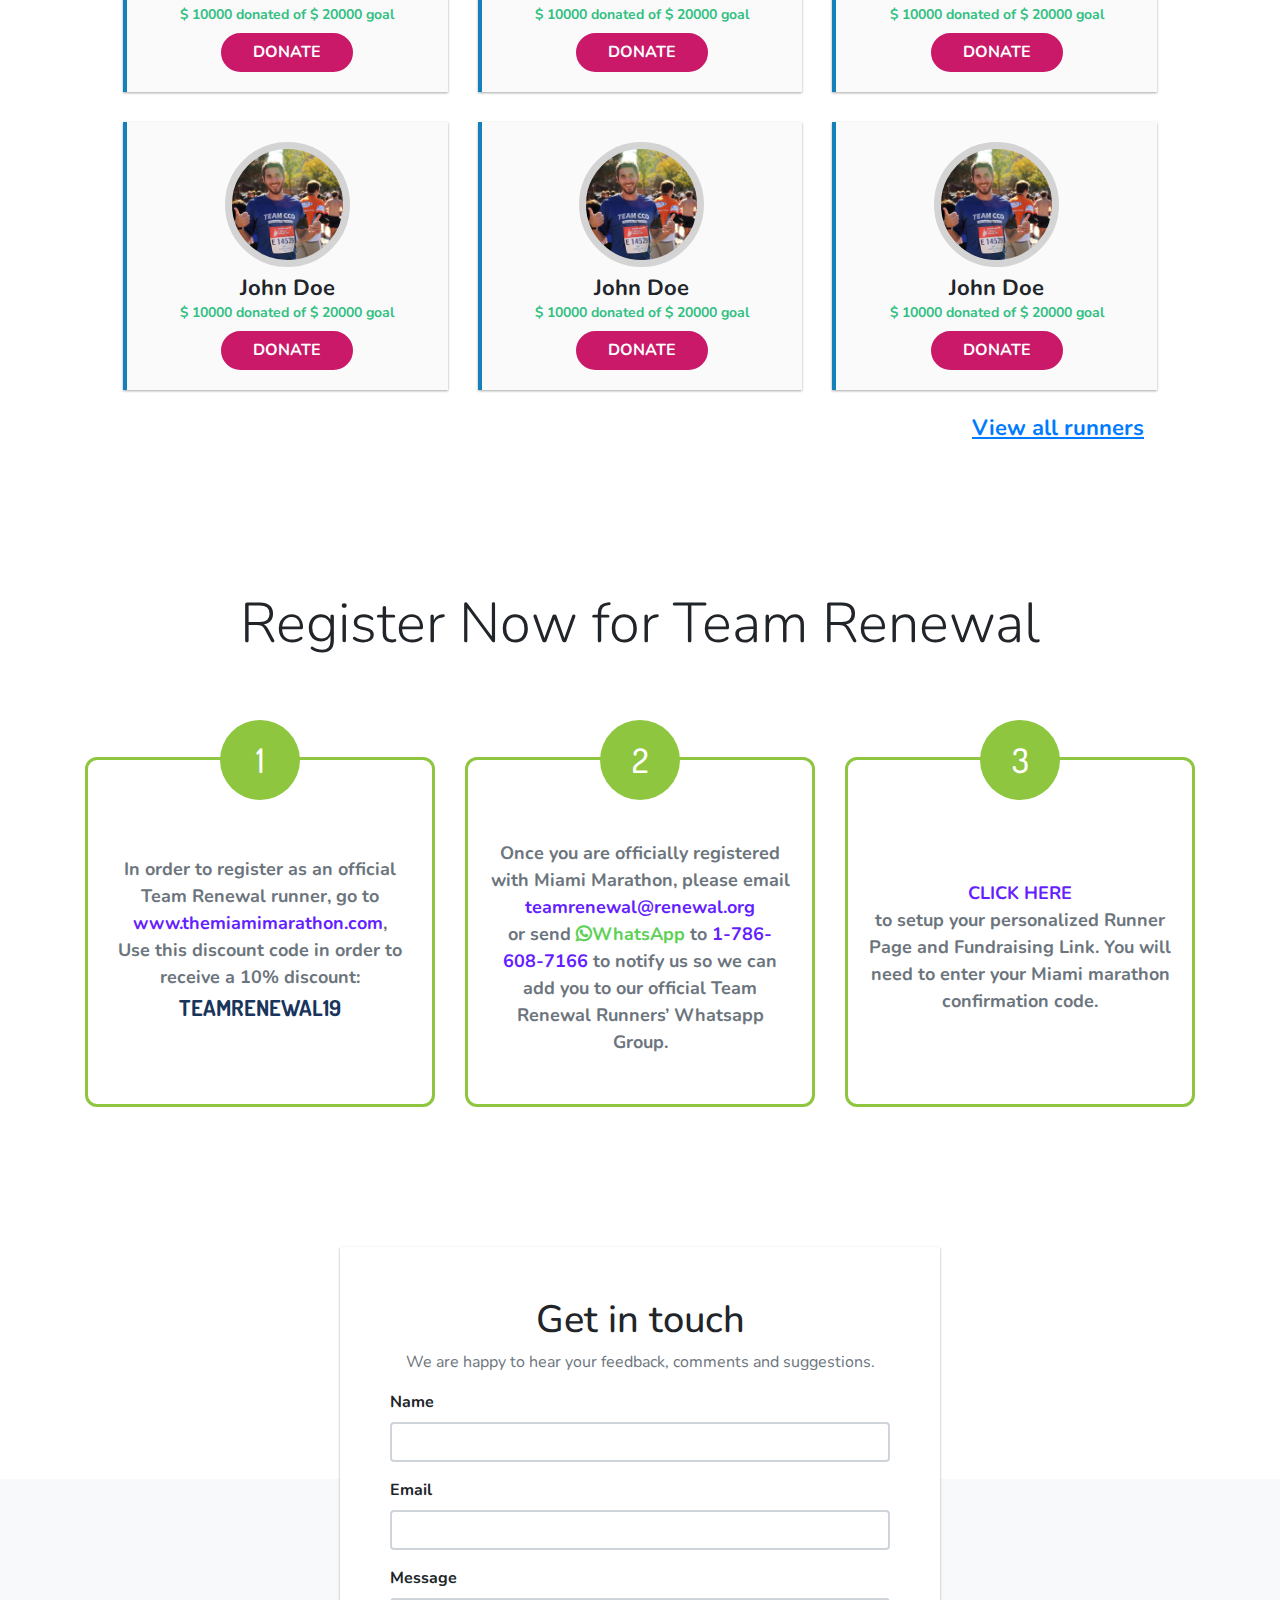
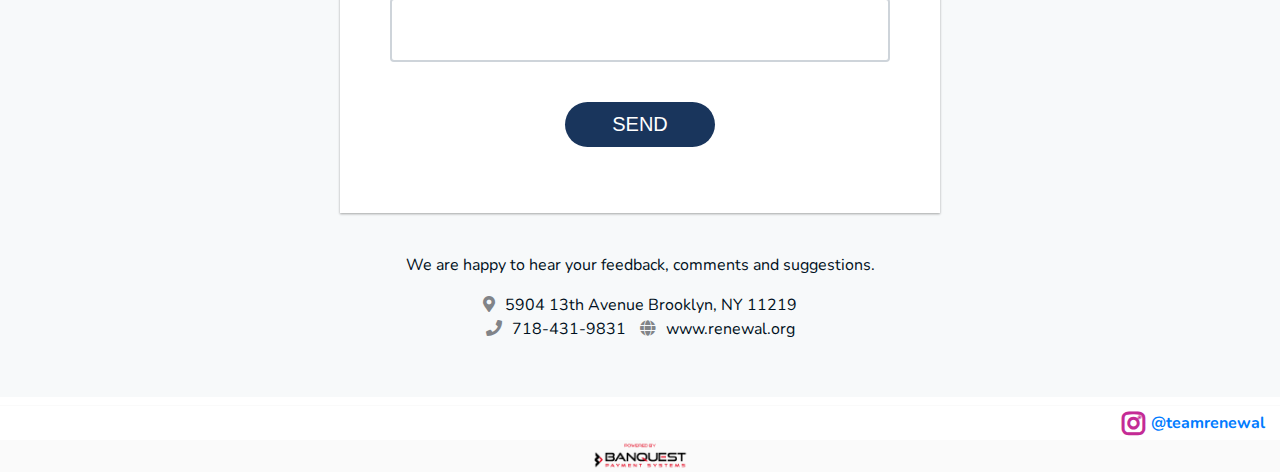
==== commit 59075d4a: "build-7" ====
--- a/index.html
+++ b/index.html
@@ -24,7 +24,7 @@
     <div class="collapse navbar-collapse" id="navbarNav">
         <ul class="navbar-nav">
             <li class="nav-item"><a class="nav-link" href="https://levon-avetisyan.github.io/teamrenewal/about.html">About Renewal</a></li>
-            <li class="nav-item"><a class="nav-link" href="https://levon-avetisyan.github.io/teamrenewal/marathon.html"><b>Marathon 2019</b></a></li>
+            <li class="nav-item"><a class="nav-link" href="https://levon-avetisyan.github.io/teamrenewal/marathon.html">Marathon 2019</a></li>
             <li class="nav-item"><a class="nav-link" href="https://levon-avetisyan.github.io/teamrenewal/runners.html">Runners</a></li>
             <li class="nav-item"><a class="nav-link" href="https://levon-avetisyan.github.io/teamrenewal/index.html#instructions">Register</a></li>
             <li class="nav-item"><a class="nav-link" href="https://levon-avetisyan.github.io/teamrenewal/index.html#contact">Contact</a></li>
@@ -41,11 +41,11 @@
         <h2><b>2019</b> FULL MARATHON AND HALF MARATHON</h2>
         <h3>SUNDAY JANUARY <span class="day-numb">27</span>, <span>2019</span></h3>
         <div class="hero-actions">
-            <a class="custom-button hero-button mb-3 mb-sm-0" href="/#instructions">
+            <a class="custom-button hero-button mb-3 mb-sm-0" href="https://levon-avetisyan.github.io/teamrenewal/index.html#instructions">
                 COME ALONG
                 <span class="btn-label"><i class="fas fa-running"></i></span>
             </a>
-            <a class="custom-button hero-button hero-button-secondary" href="/runners">SPONSOR A RUNNER</a>
+            <a class="custom-button hero-button hero-button-secondary" href="https://levon-avetisyan.github.io/teamrenewal/runners.html">SPONSOR A RUNNER</a>
         </div>
         <div class="hero-stats">
             <div class="container-fluid">
@@ -106,7 +106,7 @@
                                 </div>
                                 <h4 class="">John Doe</h4>
                                 <p class="mb-2">$ 10000 donated of $ 20000 goal</p>
-                                <a href="/runner-donate" class="custom-button donate-runner">
+                                <a href="https://levon-avetisyan.github.io/teamrenewal/runner-donate.html" class="custom-button donate-runner">
                                     DONATE
                                 </a>
                             </div>
@@ -125,7 +125,7 @@
                                 </div>
                                 <h4 class="">John Doe</h4>
                                 <p class="mb-2">$ 10000 donated of $ 20000 goal</p>
-                                <a href="/runner-donate" class="custom-button donate-runner">
+                                <a href="https://levon-avetisyan.github.io/teamrenewal/runner-donate.html" class="custom-button donate-runner">
                                     DONATE
                                 </a>
                             </div>
@@ -144,7 +144,7 @@
                                 </div>
                                 <h4 class="">John Doe</h4>
                                 <p class="mb-2">$ 10000 donated of $ 20000 goal</p>
-                                <a href="/runner-donate" class="custom-button donate-runner">
+                                <a href="https://levon-avetisyan.github.io/teamrenewal/runner-donate.html" class="custom-button donate-runner">
                                     DONATE
                                 </a>
                             </div>
@@ -163,7 +163,7 @@
                                 </div>
                                 <h4 class="">John Doe</h4>
                                 <p class="mb-2">$ 10000 donated of $ 20000 goal</p>
-                                <a href="/runner-donate" class="custom-button donate-runner">
+                                <a href="https://levon-avetisyan.github.io/teamrenewal/runner-donate.html" class="custom-button donate-runner">
                                     DONATE
                                 </a>
                             </div>
@@ -182,7 +182,7 @@
                                 </div>
                                 <h4 class="">John Doe</h4>
                                 <p class="mb-2">$ 10000 donated of $ 20000 goal</p>
-                                <a href="/runner-donate" class="custom-button donate-runner">
+                                <a href="https://levon-avetisyan.github.io/teamrenewal/runner-donate.html" class="custom-button donate-runner">
                                     DONATE
                                 </a>
                             </div>
@@ -201,7 +201,7 @@
                                 </div>
                                 <h4 class="">John Doe</h4>
                                 <p class="mb-2">$ 10000 donated of $ 20000 goal</p>
-                                <a href="/runner-donate" class="custom-button donate-runner">
+                                <a href="https://levon-avetisyan.github.io/teamrenewal/runner-donate.html" class="custom-button donate-runner">
                                     DONATE
                                 </a>
                             </div>
@@ -220,7 +220,7 @@
                                 </div>
                                 <h4 class="">John Doe</h4>
                                 <p class="mb-2">$ 10000 donated of $ 20000 goal</p>
-                                <a href="/runner-donate" class="custom-button donate-runner">
+                                <a href="https://levon-avetisyan.github.io/teamrenewal/runner-donate.html" class="custom-button donate-runner">
                                     DONATE
                                 </a>
                             </div>
@@ -239,7 +239,7 @@
                                 </div>
                                 <h4 class="">John Doe</h4>
                                 <p class="mb-2">$ 10000 donated of $ 20000 goal</p>
-                                <a href="/runner-donate" class="custom-button donate-runner">
+                                <a href="https://levon-avetisyan.github.io/teamrenewal/runner-donate.html" class="custom-button donate-runner">
                                     DONATE
                                 </a>
                             </div>
@@ -258,7 +258,7 @@
                                 </div>
                                 <h4 class="">John Doe</h4>
                                 <p class="mb-2">$ 10000 donated of $ 20000 goal</p>
-                                <a href="/runner-donate" class="custom-button donate-runner">
+                                <a href="https://levon-avetisyan.github.io/teamrenewal/runner-donate.html" class="custom-button donate-runner">
                                     DONATE
                                 </a>
                             </div>
@@ -281,7 +281,7 @@
                         <div class="step-wrap pb-5 p-lg-0">
                             <div class="step-desc text-center">
                                 <p class="step-desc-text">In order to register as an official Team Renewal runner,
-                                    go to the web site <a target="_blank" href="https://www.themiamimarathon.com">www.themiamimarathon.com</a>,<br>
+                                    go to <a target="_blank" href="https://www.themiamimarathon.com">www.themiamimarathon.com</a>,<br>
                                     Use this discount code in order to
                                     receive a 10% discount:
                                 <p class="discount-code"><b>TEAMRENEWAL19</b></p>
@@ -308,7 +308,7 @@
                         <div class="step-wrap pb-5 p-lg-0">
                             <div class="step-desc text-center">
                                 <p class="step-desc-text">
-                                    <a href="/runner-setup">CLICK HERE</a><br>to setup your personalized Runner Page and
+                                    <a href="https://levon-avetisyan.github.io/teamrenewal/runner-setup.html">CLICK HERE</a><br>to setup your personalized Runner Page and
                                     Fundraising Link. You will need to enter your Miami marathon confirmation code.
                                 </p>
                                 <span class="step-number"><p>3</p></span>
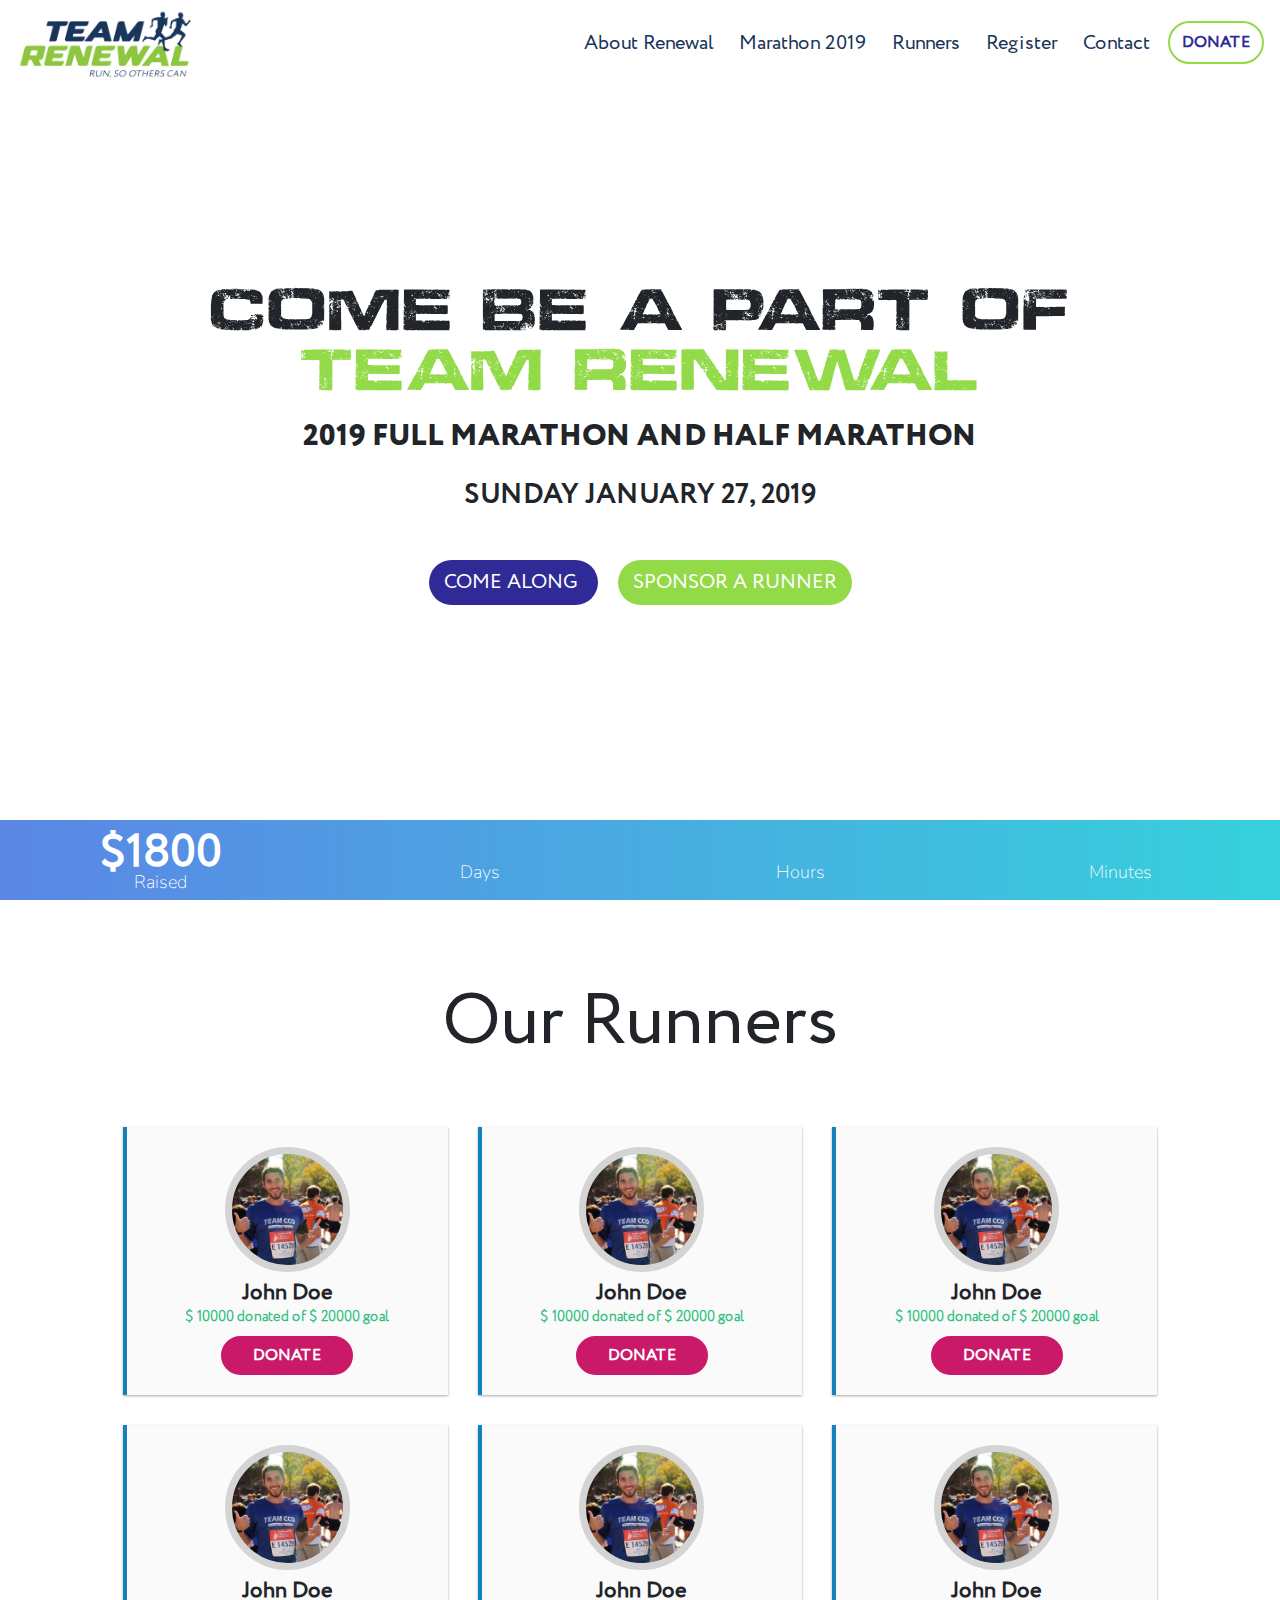
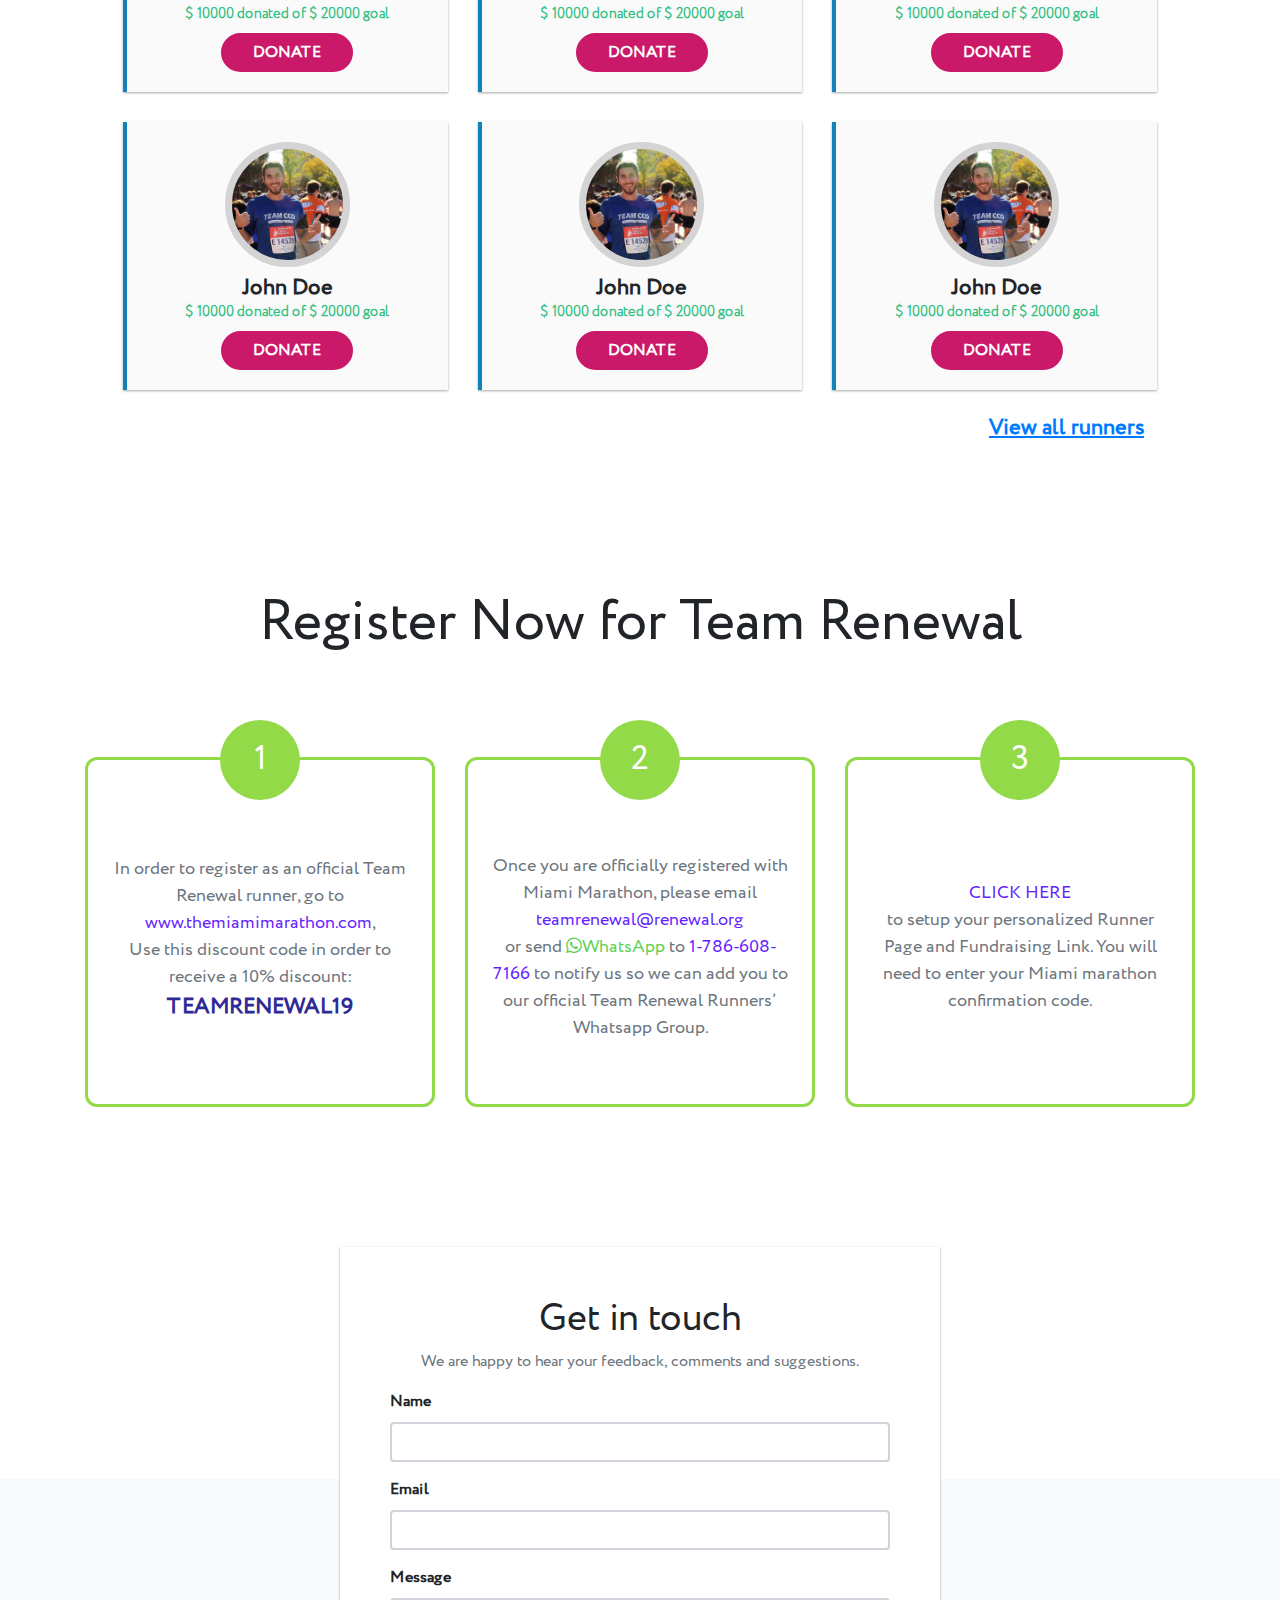
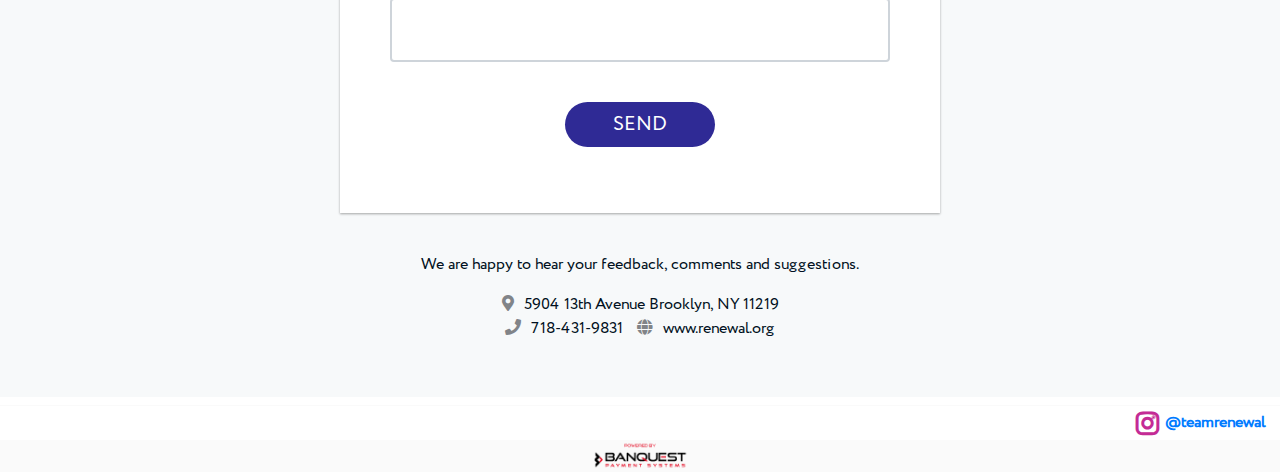
==== commit a0d8574a: "build-7" ====
--- a/index.html
+++ b/index.html
@@ -36,10 +36,10 @@
 <section class="section-hero">
     <div class="overlay"></div>
     <div class="hero-content">
-        <h1 class="display-3 mb-1 mb-md-5">Come be a part of <br>
+        <h1 class="mb-3 mb-md-4">Come be a part of <br>
             <span>TEAM RENEWAL</span></h1>
-        <h2><b>2019</b> FULL MARATHON AND HALF MARATHON</h2>
-        <h3>SUNDAY JANUARY <span class="day-numb">27</span>, <span>2019</span></h3>
+        <h2 class="mb-3 mb-md-4"><b>2019</b> FULL MARATHON AND HALF MARATHON</h2>
+        <h3 class="mb-5">SUNDAY JANUARY <span class="day-numb">27</span>, <span>2019</span></h3>
         <div class="hero-actions">
             <a class="custom-button hero-button mb-3 mb-sm-0" href="https://levon-avetisyan.github.io/teamrenewal/index.html#instructions">
                 COME ALONG
@@ -356,7 +356,6 @@
     </section>
 </section>
 </body>
-<script src="./js/countDown.js"></script>
 <footer class="main-footer">
     <div class="instagram-link">
         <div class="container-fluid">
@@ -370,4 +369,5 @@
             <img src="./img/banquest.png" alt="Powered by Banquest">
     </div>
 </footer>
+<script src="./js/countDown.js"></script>
 </html>